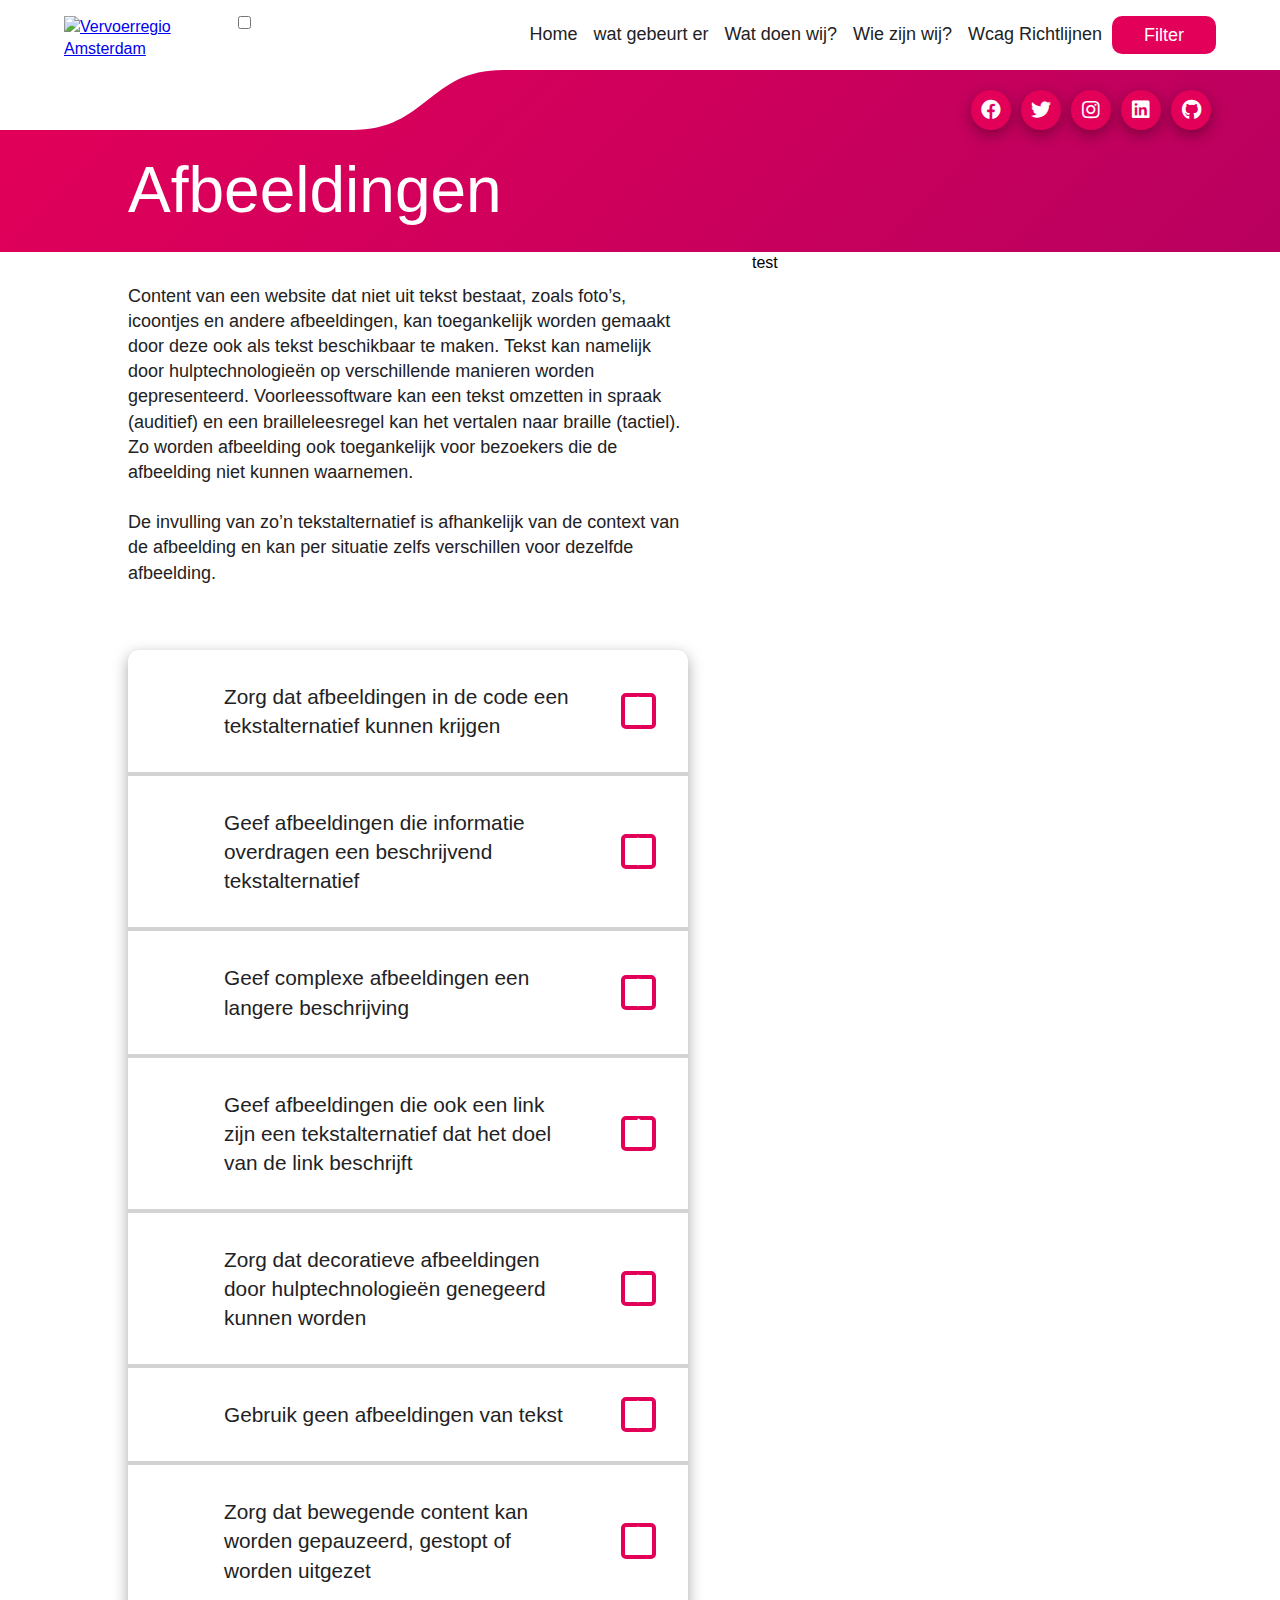
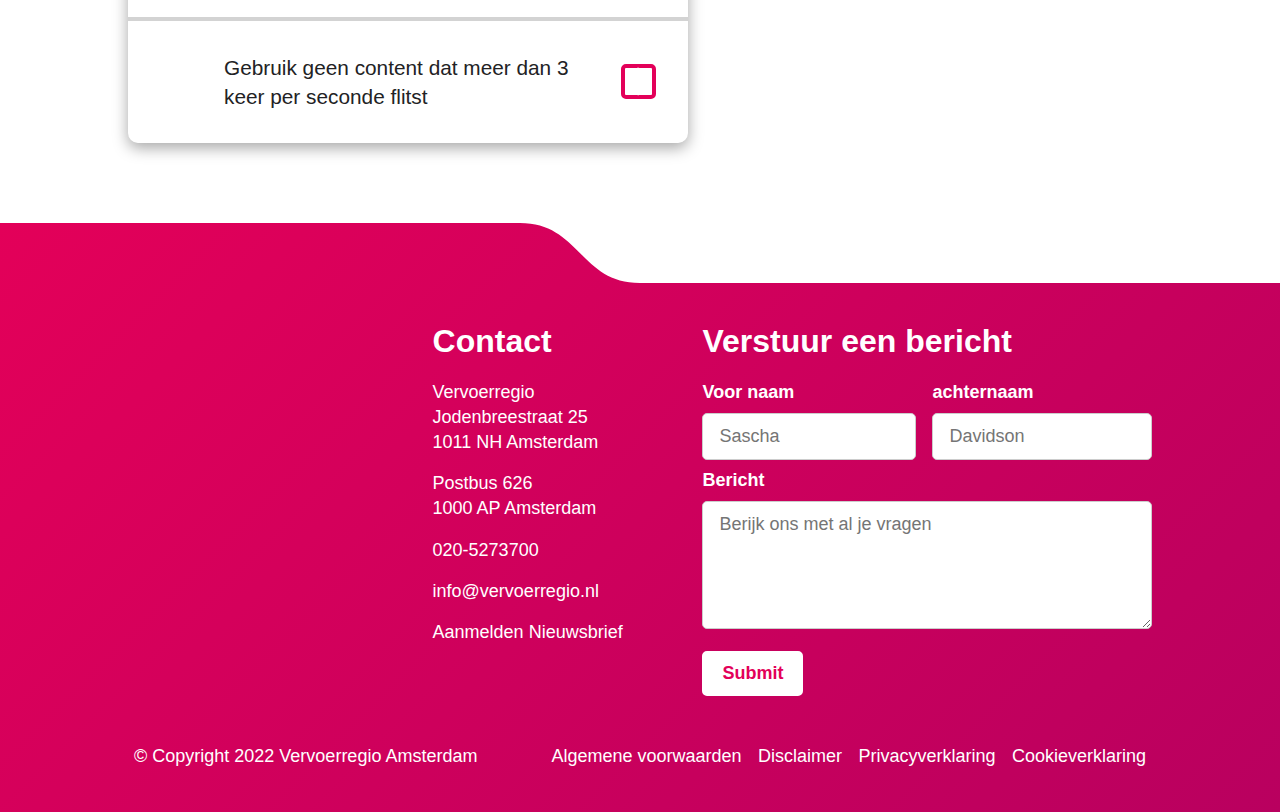
==== afbeeldingen.html @ 4ad727d9 "de zoveelste toepasing" ====
<!DOCTYPE html>
<html lang="NL" dir="ltr">
<!-- Sascha Davidson -->

<head>
  <meta charset="utf-8">
  <meta name="keywords" content="wcaw" />
  <meta name="description" content="all human accessible website" />
  <meta name="author" content="Sascha Davidson" />
  <meta name="viewport" content="width=device-width, initial-scale=1.0">
  <link rel="stylesheet" href="https://cdnjs.cloudflare.com/ajax/libs/font-awesome/5.15.3/css/all.min.css" />
  <script src="https://kit.fontawesome.com/b6f0c431c5.js" crossorigin="anonymous"></script>

  <link rel="stylesheet" href="styles/styles.css">
  <link rel="stylesheet" href="styles/prism.css">

  <title>afbeelding</title>
  <link rel="icon" type="image/png" href="assets/va-favicon.svg" />
</head>

<body>

  <header>
    <div class="site-header">
      <div class="site-identity">
        <a href="index.html">
          <img src="assets/vervoerregio-logo.svg" alt="Vervoerregio Amsterdam">
        </a>
      </div>

      <input type="checkbox" id="mode">

      <section id="burger" class="burger">
        <section>
          <p>menu</p>
        </section>
        <section>
          <div class="line1"></div>
          <div class="line2"></div>
          <div class="line3"></div>
        </section>
      </section>


      <nav>
        <ul class="main-nav">
          <li><a href="index.html">Home</a></li>
          <li><a href="#">wat gebeurt er</a></li>
          <li><a href="#">Wat doen wij?</a></li>
          <li><a href="#">Wie zijn wij?</a></li>
          <li><a href="#">Wcag Richtlijnen</a></li>
          <button id="filter">Filter</button>

        </ul>

      </nav>

    </div>

    <section class="vervoerregio-path-box">
      <div class="vervoerregio-path-box-devided">
        <section class="responsive-width"></section>
        <section class="logo-width"></section>
        <?xml version="1.0" encoding="UTF-8"?>
        <svg class="vervoerregio-path-curve" id="Laag_1" data-name="Laag 1" xmlns="http://www.w3.org/2000/svg"
          viewBox="0 0 990.38 392.17">
          <defs>

          </defs>
          <path class="cls-1" d="M0,392.17V0H990.38C495.19,0,495.19,392.17,0,392.17Z" />
        </svg>
      </div>



      <div id="socialmedia" class="socialmedias-button">

        <a href="https://www.facebook.com/vervoerregio" class="button">
          <div class="icon">
            <i class="fab fa-facebook"></i>
          </div>
          <span>Facebook</span>
        </a>


        <a href="https://www.twitter.com/vervoerregio" class="button">
          <div class="icon">
            <i class="fab fa-twitter"></i>
          </div>
          <span>Twitter</span>
        </a>

        <a href="https://www.facebook.com/vervoerregio" class="button">
          <div class="icon">
            <i class="fab fa-instagram"></i>
          </div>
          <span>Instagram</span>
        </a>

        <a href="#" class="button">
          <div class="icon">
            <i class="fab fa-linkedin"></i>
          </div>
          <span>Linkedin</span>
        </a>

        <a href="#" class="button">
          <div class="icon">
            <i class="fab fa-github"></i>
          </div>
          <span>Github</span>
        </a>
      </div>
    </section>

  </header>

  <div class="header-style-afbeeldingen">
    
    <section class="header-style-content">
      <section class="header-style-title">
        <h1>Afbeeldingen</h1>
      </section>
    </section>
  </div>

  <main>
    <section class="content-richtlinen">
      <div class="afbeelding-content">
        <section class="title-afbeeldingen">

          <p>
            Content van een website dat niet uit tekst bestaat, zoals foto’s, icoontjes en andere afbeeldingen, kan
            toegankelijk worden gemaakt door deze ook als tekst beschikbaar te maken. Tekst kan namelijk door
            hulptechnologieën op verschillende manieren worden gepresenteerd. Voorleessoftware kan een tekst omzetten in
            spraak (auditief) en een brailleleesregel kan het vertalen naar braille (tactiel). Zo worden afbeelding ook
            toegankelijk voor bezoekers die de afbeelding niet kunnen waarnemen.
            <br><br>
            De invulling van zo’n tekstalternatief is afhankelijk van de context van de afbeelding en kan per situatie
            zelfs verschillen voor dezelfde afbeelding.
          </p>
        </section>

        <div class="details-box-shadow">

          <details>
            <summary>
              <i class="fa-solid fa-caret-down"></i>
              <h3>Zorg dat afbeeldingen in de code een tekstalternatief kunnen krijgen</h3>
              <label><input type="checkbox">
                <i class="fa-solid fa-check"></i>
              </label>
            </summary>

            <section class="detail-list">
              <p>Alle afbeeldingen moeten een tekstalternatief hebben. Een tekstalternatief kan op verschillende
                manieren worden toegevoegd:</p>
              <h4>Tekstalternatief voor een <code>&lt;img&gt;</code>-element</h4>
              <p>Bij een <code>&lt;img&gt;</code>-element wordt een tekstalternatief gegeven met behulp van het
                <code>&lt;alt&gt;</code>-attribuut.
              </p>
              <p>In de code ziet dat er zo uit:</p>
              <script type="text/plain"
                class="language-html"><img decoding="async" src="hond.jpg" alt="Hond speelt met een bal"></script>

              <h4>Tekstalternatief voor een <code>&lt;svg&gt;</code>-element</h4>
              <p>Bij een <code>&lt;svg&gt;</code>-element wordt een tekstalternatief gegeven met behulp van het
                <code>&lt;title&gt;</code>-element in de svg. Gebruik ook aria-attribuut <code>&lt;role="img"&gt;</code>
                om ervoor te zorgen dat zo veel mogelijk
                ondersteunende technologieën het <code>&lt;svg&gt;</code>-element herkennen als een afbeelding.
              </p>
              <p>In de code ziet dat er zo uit:</p>
              <script type="text/plain" class="language-html"><svg role="img">
                  <title>Hond speelt met een bal</title>
                  ...
                </svg></script>

              <h4>Tekstalternatief voor afbeeldingen die is geplaatst met CSS</h4>
              <p>Aan een afbeelding die geplaatst is met CSS kan een tekstalternatief worden gegeven met een
                <code>&lt;aria-label.&gt;</code>
              </p>
              <p>In de code ziet dat er zo uit:</p>
              <script type="text/plain"
                class="language-html"><div id=”logo” aria-label=”Hond speelt met een bal”></div></script>

              <h4>Invulling van het Tekstalternatief</h4>
              <p>De invulling van een tekstalternatief wordt bepaald door de functie die een afbeelding heeft. In veel
                gevallen draagt een afbeelding informatie over. Beschrijf dan in het tekstalternatief wat er op de
                afbeelding te zien is. Bij een afbeelding die ook een link is, gaat het juist om het beschrijven waar de
                link naar toe verwijst. Als een afbeelding geen informatie aan de pagina toevoegt, dan is het beter om
                het helemaal geen tekstalternatief te geven zodat het kan worden genegeerd door hulptechnologieën.</p>


              <a href="#"><button class="detail-button">Bekijk een voorbeeld website</button></a>
            </section>
          </details>

          <details>
            <summary>
              <i class="fa-solid fa-caret-down"></i>
              <h3>Geef afbeeldingen die informatie overdragen een beschrijvend tekstalternatief</h3>
              <label><input type="checkbox">
                <i class="fa-solid fa-check"></i>
              </label>
            </summary>

            <section class="detail-list">
              <p>Afbeeldingen die informatie overbrengen zijn noodzakelijk voor het begrijpen van de tekst. De
                afbeeldingen voegen extra informatie toe aan de pagina. Deze afbeeldingen moeten een tekstalternatief
                hebben dat nauwkeurig beschrijft wat er op de afbeelding te zien is. De invulling is afhankelijk van de
                context en kan per situatie afwijkend zijn voor dezelfde afbeelding.</p>
              <p>In een CMS kan een tekstalternatief doorgaans worden toegevoegd in de mediatheek.</p>
              <p>In de code ziet dat er zo uit:</p>
              <script type="text/plain"
                class="language-html"><img decoding="async" src="poes.jpg" alt="Witte poes speelt met een rode bal"></script>
              <p>Het tekstalternatief moet een goede vervanging kunnen zijn voor een afbeelding. Bedenk bij het
                schrijven van het tekstalternatief altijd wat de bedoeling is van de afbeelding. Houd een
                tekstalternatief altijd nuttig en beknopt.</p>
            </section>
          </details>

          <details>
            <summary>
              <i class="fa-solid fa-caret-down"></i>
              <h3>Geef complexe afbeeldingen een langere beschrijving</h3>
              <label><input type="checkbox">
                <i class="fa-solid fa-check"></i>
              </label>
            </summary>

            <section class="detail-list">
              <img class="img-detail-list" src="assets/1.1.1-Niet-tekstuele-content.png" alt="test">
              <p>Alle niet-tekstuele content die aan de gebruiker wordt gepresenteerd, heeft een tekstalternatief dat
                een
                gelijkwaardig doel dient, behalve voor de hierna vermelde situaties.</p>
              <ul>
                <li>Bedieningselementen, invoer: Als niet-tekstuele content een bedieningselement is of gebruikersinvoer
                  accepteert, dan heeft deze een naam die het doel ervan beschrijft. (We verwijzen naar succescriterium
                  4.1.2 voor aanvullende eisen ten aanzien van bedieningselementen en content die gebruikersinvoer
                  accepteren.)</li>
                <li>Op tijd gebaseerde media: Als niet-tekstuele content op tijd gebaseerde media is, dan leveren
                  tekstalternatieven ten minste een beschrijving van de niet-tekstuele content. (We verwijzen naar
                  Richtlijn
                  1.2 voor aanvullende eisen ten aanzien van media.)</li>
                <li>Test: Als niet-tekstuele content een test of oefening is die, als ze door middel van tekst
                  gepresenteerd
                  wordt onjuist zou zijn, dan leveren tekstalternatieven ten minste een beschrijving van de
                  niet-tekstuele
                  content.</li>
                <li>Zintuiglijk: Als niet-tekstuele content primair is bedoeld om een specifieke zintuiglijke ervaring
                  te
                  creëren, dan leveren tekstalternatieven ten minste een beschrijving van de niet-tekstuele content.
                </li>
                <li>CAPTCHA: Als het doel van niet-tekstuele content is om te bevestigen dat content wordt gebruikt door
                  een
                  persoon in plaats van een computer, dan worden tekstalternatieven geleverd die het doel van de
                  niet-tekstuele content identificeren en beschrijven. En er worden alternatieve vormen van CAPTCHA
                  aangeboden gebruikmakend van uitvoermodes voor verschillende soorten van zintuiglijke perceptie om
                  tegemoet te komen aan verschillende functiebeperkingen.</li>
                <li>Decoratie, opmaak, onzichtbaar: Als niet-tekstuele content puur decoratief is, slechts voor visuele
                  opmaak wordt gebruikt, of niet aan gebruikers wordt gerepresenteerd, dan wordt het op zo’n manier
                  geïmplementeerd dat het genegeerd kan worden door hulptechnologie.</li>
              </ul>
              <a href="#"><button class="detail-button">Bekijk een voorbeeld website</button></a>
              <!--<a href="https://www.w3.org/WAI/WCAG21/Understanding/non-text-content.html"><button
              class="detail-button">Niet-tekstuele content begrijpen </button></a>
          <a href="https://www.w3.org/WAI/WCAG21/quickref/?showtechniques=231%2C111#non-text-content"><button
              class="detail-button">Hoe te voldoen aan Niet-tekstuele content </button></a>-->
            </section>
          </details>

          <details>
            <summary>
              <i class="fa-solid fa-caret-down"></i>
              <h3>Geef afbeeldingen die ook een link zijn een tekstalternatief dat het doel van de link beschrijft</h3>
              <label><input type="checkbox">
                <i class="fa-solid fa-check"></i>
              </label>
            </summary>

            <section class="detail-list">
              <img class="img-detail-list" src="assets/1.1.1-Niet-tekstuele-content.png" alt="test">
              <p>Alle niet-tekstuele content die aan de gebruiker wordt gepresenteerd, heeft een tekstalternatief dat
                een
                gelijkwaardig doel dient, behalve voor de hierna vermelde situaties.</p>
              <ul>
                <li>Bedieningselementen, invoer: Als niet-tekstuele content een bedieningselement is of gebruikersinvoer
                  accepteert, dan heeft deze een naam die het doel ervan beschrijft. (We verwijzen naar succescriterium
                  4.1.2 voor aanvullende eisen ten aanzien van bedieningselementen en content die gebruikersinvoer
                  accepteren.)</li>
                <li>Op tijd gebaseerde media: Als niet-tekstuele content op tijd gebaseerde media is, dan leveren
                  tekstalternatieven ten minste een beschrijving van de niet-tekstuele content. (We verwijzen naar
                  Richtlijn
                  1.2 voor aanvullende eisen ten aanzien van media.)</li>
                <li>Test: Als niet-tekstuele content een test of oefening is die, als ze door middel van tekst
                  gepresenteerd
                  wordt onjuist zou zijn, dan leveren tekstalternatieven ten minste een beschrijving van de
                  niet-tekstuele
                  content.</li>
                <li>Zintuiglijk: Als niet-tekstuele content primair is bedoeld om een specifieke zintuiglijke ervaring
                  te
                  creëren, dan leveren tekstalternatieven ten minste een beschrijving van de niet-tekstuele content.
                </li>
                <li>CAPTCHA: Als het doel van niet-tekstuele content is om te bevestigen dat content wordt gebruikt door
                  een
                  persoon in plaats van een computer, dan worden tekstalternatieven geleverd die het doel van de
                  niet-tekstuele content identificeren en beschrijven. En er worden alternatieve vormen van CAPTCHA
                  aangeboden gebruikmakend van uitvoermodes voor verschillende soorten van zintuiglijke perceptie om
                  tegemoet te komen aan verschillende functiebeperkingen.</li>
                <li>Decoratie, opmaak, onzichtbaar: Als niet-tekstuele content puur decoratief is, slechts voor visuele
                  opmaak wordt gebruikt, of niet aan gebruikers wordt gerepresenteerd, dan wordt het op zo’n manier
                  geïmplementeerd dat het genegeerd kan worden door hulptechnologie.</li>
              </ul>
              <a href="#"><button class="detail-button">Bekijk een voorbeeld website</button></a>
              <!--<a href="https://www.w3.org/WAI/WCAG21/Understanding/non-text-content.html"><button
              class="detail-button">Niet-tekstuele content begrijpen </button></a>
          <a href="https://www.w3.org/WAI/WCAG21/quickref/?showtechniques=231%2C111#non-text-content"><button
              class="detail-button">Hoe te voldoen aan Niet-tekstuele content </button></a>-->
            </section>
          </details>

          <details>
            <summary>
              <i class="fa-solid fa-caret-down"></i>
              <h3>Zorg dat decoratieve afbeeldingen door hulptechnologieën genegeerd kunnen worden</h3>
              <label><input type="checkbox">
                <i class="fa-solid fa-check"></i>
              </label>
            </summary>

            <section class="detail-list">
              <img class="img-detail-list" src="assets/1.1.1-Niet-tekstuele-content.png" alt="test">
              <p>Alle niet-tekstuele content die aan de gebruiker wordt gepresenteerd, heeft een tekstalternatief dat
                een
                gelijkwaardig doel dient, behalve voor de hierna vermelde situaties.</p>
              <ul>
                <li>Bedieningselementen, invoer: Als niet-tekstuele content een bedieningselement is of gebruikersinvoer
                  accepteert, dan heeft deze een naam die het doel ervan beschrijft. (We verwijzen naar succescriterium
                  4.1.2 voor aanvullende eisen ten aanzien van bedieningselementen en content die gebruikersinvoer
                  accepteren.)</li>
                <li>Op tijd gebaseerde media: Als niet-tekstuele content op tijd gebaseerde media is, dan leveren
                  tekstalternatieven ten minste een beschrijving van de niet-tekstuele content. (We verwijzen naar
                  Richtlijn
                  1.2 voor aanvullende eisen ten aanzien van media.)</li>
                <li>Test: Als niet-tekstuele content een test of oefening is die, als ze door middel van tekst
                  gepresenteerd
                  wordt onjuist zou zijn, dan leveren tekstalternatieven ten minste een beschrijving van de
                  niet-tekstuele
                  content.</li>
                <li>Zintuiglijk: Als niet-tekstuele content primair is bedoeld om een specifieke zintuiglijke ervaring
                  te
                  creëren, dan leveren tekstalternatieven ten minste een beschrijving van de niet-tekstuele content.
                </li>
                <li>CAPTCHA: Als het doel van niet-tekstuele content is om te bevestigen dat content wordt gebruikt door
                  een
                  persoon in plaats van een computer, dan worden tekstalternatieven geleverd die het doel van de
                  niet-tekstuele content identificeren en beschrijven. En er worden alternatieve vormen van CAPTCHA
                  aangeboden gebruikmakend van uitvoermodes voor verschillende soorten van zintuiglijke perceptie om
                  tegemoet te komen aan verschillende functiebeperkingen.</li>
                <li>Decoratie, opmaak, onzichtbaar: Als niet-tekstuele content puur decoratief is, slechts voor visuele
                  opmaak wordt gebruikt, of niet aan gebruikers wordt gerepresenteerd, dan wordt het op zo’n manier
                  geïmplementeerd dat het genegeerd kan worden door hulptechnologie.</li>
              </ul>
              <a href="#"><button class="detail-button">Bekijk een voorbeeld website</button></a>
              <!--<a href="https://www.w3.org/WAI/WCAG21/Understanding/non-text-content.html"><button
              class="detail-button">Niet-tekstuele content begrijpen </button></a>
          <a href="https://www.w3.org/WAI/WCAG21/quickref/?showtechniques=231%2C111#non-text-content"><button
              class="detail-button">Hoe te voldoen aan Niet-tekstuele content </button></a>-->
            </section>
          </details>

          <details>
            <summary>
              <i class="fa-solid fa-caret-down"></i>
              <h3>Gebruik geen afbeeldingen van tekst</h3>
              <label><input type="checkbox">
                <i class="fa-solid fa-check"></i>
              </label>
            </summary>

            <section class="detail-list">
              <img class="img-detail-list" src="assets/1.1.1-Niet-tekstuele-content.png" alt="test">
              <p>Alle niet-tekstuele content die aan de gebruiker wordt gepresenteerd, heeft een tekstalternatief dat
                een
                gelijkwaardig doel dient, behalve voor de hierna vermelde situaties.</p>
              <ul>
                <li>Bedieningselementen, invoer: Als niet-tekstuele content een bedieningselement is of gebruikersinvoer
                  accepteert, dan heeft deze een naam die het doel ervan beschrijft. (We verwijzen naar succescriterium
                  4.1.2 voor aanvullende eisen ten aanzien van bedieningselementen en content die gebruikersinvoer
                  accepteren.)</li>
                <li>Op tijd gebaseerde media: Als niet-tekstuele content op tijd gebaseerde media is, dan leveren
                  tekstalternatieven ten minste een beschrijving van de niet-tekstuele content. (We verwijzen naar
                  Richtlijn
                  1.2 voor aanvullende eisen ten aanzien van media.)</li>
                <li>Test: Als niet-tekstuele content een test of oefening is die, als ze door middel van tekst
                  gepresenteerd
                  wordt onjuist zou zijn, dan leveren tekstalternatieven ten minste een beschrijving van de
                  niet-tekstuele
                  content.</li>
                <li>Zintuiglijk: Als niet-tekstuele content primair is bedoeld om een specifieke zintuiglijke ervaring
                  te
                  creëren, dan leveren tekstalternatieven ten minste een beschrijving van de niet-tekstuele content.
                </li>
                <li>CAPTCHA: Als het doel van niet-tekstuele content is om te bevestigen dat content wordt gebruikt door
                  een
                  persoon in plaats van een computer, dan worden tekstalternatieven geleverd die het doel van de
                  niet-tekstuele content identificeren en beschrijven. En er worden alternatieve vormen van CAPTCHA
                  aangeboden gebruikmakend van uitvoermodes voor verschillende soorten van zintuiglijke perceptie om
                  tegemoet te komen aan verschillende functiebeperkingen.</li>
                <li>Decoratie, opmaak, onzichtbaar: Als niet-tekstuele content puur decoratief is, slechts voor visuele
                  opmaak wordt gebruikt, of niet aan gebruikers wordt gerepresenteerd, dan wordt het op zo’n manier
                  geïmplementeerd dat het genegeerd kan worden door hulptechnologie.</li>
              </ul>
              <a href="#"><button class="detail-button">Bekijk een voorbeeld website</button></a>
              <!--<a href="https://www.w3.org/WAI/WCAG21/Understanding/non-text-content.html"><button
              class="detail-button">Niet-tekstuele content begrijpen </button></a>
          <a href="https://www.w3.org/WAI/WCAG21/quickref/?showtechniques=231%2C111#non-text-content"><button
              class="detail-button">Hoe te voldoen aan Niet-tekstuele content </button></a>-->
            </section>
          </details>

          <details>
            <summary>
              <i class="fa-solid fa-caret-down"></i>
              <h3>Zorg dat bewegende content kan worden gepauzeerd, gestopt of worden uitgezet</h3>
              <label><input type="checkbox">
                <i class="fa-solid fa-check"></i>
              </label>
            </summary>

            <section class="detail-list">
              <img class="img-detail-list" src="assets/1.1.1-Niet-tekstuele-content.png" alt="test">
              <p>Alle niet-tekstuele content die aan de gebruiker wordt gepresenteerd, heeft een tekstalternatief dat
                een
                gelijkwaardig doel dient, behalve voor de hierna vermelde situaties.</p>
              <ul>
                <li>Bedieningselementen, invoer: Als niet-tekstuele content een bedieningselement is of gebruikersinvoer
                  accepteert, dan heeft deze een naam die het doel ervan beschrijft. (We verwijzen naar succescriterium
                  4.1.2 voor aanvullende eisen ten aanzien van bedieningselementen en content die gebruikersinvoer
                  accepteren.)</li>
                <li>Op tijd gebaseerde media: Als niet-tekstuele content op tijd gebaseerde media is, dan leveren
                  tekstalternatieven ten minste een beschrijving van de niet-tekstuele content. (We verwijzen naar
                  Richtlijn
                  1.2 voor aanvullende eisen ten aanzien van media.)</li>
                <li>Test: Als niet-tekstuele content een test of oefening is die, als ze door middel van tekst
                  gepresenteerd
                  wordt onjuist zou zijn, dan leveren tekstalternatieven ten minste een beschrijving van de
                  niet-tekstuele
                  content.</li>
                <li>Zintuiglijk: Als niet-tekstuele content primair is bedoeld om een specifieke zintuiglijke ervaring
                  te
                  creëren, dan leveren tekstalternatieven ten minste een beschrijving van de niet-tekstuele content.
                </li>
                <li>CAPTCHA: Als het doel van niet-tekstuele content is om te bevestigen dat content wordt gebruikt door
                  een
                  persoon in plaats van een computer, dan worden tekstalternatieven geleverd die het doel van de
                  niet-tekstuele content identificeren en beschrijven. En er worden alternatieve vormen van CAPTCHA
                  aangeboden gebruikmakend van uitvoermodes voor verschillende soorten van zintuiglijke perceptie om
                  tegemoet te komen aan verschillende functiebeperkingen.</li>
                <li>Decoratie, opmaak, onzichtbaar: Als niet-tekstuele content puur decoratief is, slechts voor visuele
                  opmaak wordt gebruikt, of niet aan gebruikers wordt gerepresenteerd, dan wordt het op zo’n manier
                  geïmplementeerd dat het genegeerd kan worden door hulptechnologie.</li>
              </ul>
              <a href="#"><button class="detail-button">Bekijk een voorbeeld website</button></a>
              <!--<a href="https://www.w3.org/WAI/WCAG21/Understanding/non-text-content.html"><button
              class="detail-button">Niet-tekstuele content begrijpen </button></a>
          <a href="https://www.w3.org/WAI/WCAG21/quickref/?showtechniques=231%2C111#non-text-content"><button
              class="detail-button">Hoe te voldoen aan Niet-tekstuele content </button></a>-->
            </section>
          </details>

          <details>
            <summary>
              <i class="fa-solid fa-caret-down"></i>
              <h3>Gebruik geen content dat meer dan 3 keer per seconde flitst</h3>
              <label><input type="checkbox">
                <i class="fa-solid fa-check"></i>
              </label>
            </summary>

            <section class="detail-list">
              <img class="img-detail-list" src="assets/1.1.1-Niet-tekstuele-content.png" alt="test">
              <p>Alle niet-tekstuele content die aan de gebruiker wordt gepresenteerd, heeft een tekstalternatief dat
                een
                gelijkwaardig doel dient, behalve voor de hierna vermelde situaties.</p>
              <ul>
                <li>Bedieningselementen, invoer: Als niet-tekstuele content een bedieningselement is of gebruikersinvoer
                  accepteert, dan heeft deze een naam die het doel ervan beschrijft. (We verwijzen naar succescriterium
                  4.1.2 voor aanvullende eisen ten aanzien van bedieningselementen en content die gebruikersinvoer
                  accepteren.)</li>
                <li>Op tijd gebaseerde media: Als niet-tekstuele content op tijd gebaseerde media is, dan leveren
                  tekstalternatieven ten minste een beschrijving van de niet-tekstuele content. (We verwijzen naar
                  Richtlijn
                  1.2 voor aanvullende eisen ten aanzien van media.)</li>
                <li>Test: Als niet-tekstuele content een test of oefening is die, als ze door middel van tekst
                  gepresenteerd
                  wordt onjuist zou zijn, dan leveren tekstalternatieven ten minste een beschrijving van de
                  niet-tekstuele
                  content.</li>
                <li>Zintuiglijk: Als niet-tekstuele content primair is bedoeld om een specifieke zintuiglijke ervaring
                  te
                  creëren, dan leveren tekstalternatieven ten minste een beschrijving van de niet-tekstuele content.
                </li>
                <li>CAPTCHA: Als het doel van niet-tekstuele content is om te bevestigen dat content wordt gebruikt door
                  een
                  persoon in plaats van een computer, dan worden tekstalternatieven geleverd die het doel van de
                  niet-tekstuele content identificeren en beschrijven. En er worden alternatieve vormen van CAPTCHA
                  aangeboden gebruikmakend van uitvoermodes voor verschillende soorten van zintuiglijke perceptie om
                  tegemoet te komen aan verschillende functiebeperkingen.</li>
                <li>Decoratie, opmaak, onzichtbaar: Als niet-tekstuele content puur decoratief is, slechts voor visuele
                  opmaak wordt gebruikt, of niet aan gebruikers wordt gerepresenteerd, dan wordt het op zo’n manier
                  geïmplementeerd dat het genegeerd kan worden door hulptechnologie.</li>
              </ul>
              <a href="#"><button class="detail-button">Bekijk een voorbeeld website</button></a>
              <!--<a href="https://www.w3.org/WAI/WCAG21/Understanding/non-text-content.html"><button
              class="detail-button">Niet-tekstuele content begrijpen </button></a>
          <a href="https://www.w3.org/WAI/WCAG21/quickref/?showtechniques=231%2C111#non-text-content"><button
              class="detail-button">Hoe te voldoen aan Niet-tekstuele content </button></a>-->
            </section>
          </details>
        </div>
      </div>

      <div class="progresion">test</div>
      </details>


  </main>

  <footer>
    <section class="vervoerregio-path-box-footer">
      <div class="vervoerregio-path-footer">
        <?xml version="1.0" encoding="UTF-8"?>
        <svg id="Laag_1" data-name="Laag 1" xmlns="http://www.w3.org/2000/svg" viewBox="0 0 4 2">
          <path d="M4,0H0c2,0,2,2,4,2" />
        </svg>
      </div>
      <div class="width-footer"></div>
      <div class="responsive-width-footer"></div>
    </section>
    <Section class="footer-content">
      <div class="regio-logo"> <img src="assets/illustraties/vervoerregio's.svg" alt=""> </div>
      <div class="contact">
        <div>
          <h4>Contact</h4>
          <ul class="ul-footer">
            <li>Vervoerregio<br> Jodenbreestraat 25<br> 1011 NH Amsterdam</li>
            <li>Postbus 626<br> 1000 AP Amsterdam</li>
            <li>020-5273700</li>
            <li>info@vervoerregio.nl</li>
            <li>Aanmelden Nieuwsbrief</li>
          </ul>
        </div>
      </div>
      <div class="footer-bericht">
        <h4>Verstuur een bericht</h4>
        <form action="/action_page.php">
          <div class="footer-naam-form">
            <label>Voor naam<input type="text" id="fname" name="firstname" placeholder="Sascha"></label>
            <label>achternaam<input type="text" id="lname" name="lastname" placeholder="Davidson"></label>
          </div>
          <label>Bericht</label><textarea placeholder="Berijk ons met al je vragen"></textarea>
          <input type="submit" value="Submit">
        </form>
      </div>
    </Section>
    <section class="sub-footer">
      <p>© Copyright 2022 Vervoerregio Amsterdam</p>
      <ul>
        <li><a href="#"> Algemene voorwaarden</a></li>
        <li><a href="#"> Disclaimer</a></li>
        <li><a href="#"> Privacyverklaring</a></li>
        <li><a href="#"> Cookieverklaring</a></li>
      </ul>
    </section>
  </footer>


  <script src="scripts/script.js" charset="utf-8"></script>
  <script src="scripts/prism.js"></script>

</body>

</html>
---- styles/styles.css ----
@import url("https://fonts.googleapis.com/css2?family=Fira+Sans:ital,wght@0,100;0,200;0,300;0,400;0,500;0,600;0,700;0,800;0,900;1,100;1,200;1,300;1,400;1,500;1,600;1,700;1,800;1,900&display=swap");

/* HTML */

:root {
  --c-primary: #e30059;
  --c-secondary: #b9005f;

  --c-vervoerregio-yello: #ffd05f;
  --c-vervoerregio-light-blue: #45becd;
  --c-vervoerregio-green: #25ae93;
  --c-vervoerregio-blue: #606eb3;

  --c-background-light: #fff;
  --c-background-dark: #222224;

  --c-color-light: #fff;
  --c-color-dark: #222224;

  --c-background-light-2: #f5f5f5;
  --c-background-dark-2: #232422;

  --c-color-light-2: #f5f5f5;
  --c-color-dark-2: #232422;

  --c-background-light-solid: #fff;
  --c-background-dark-solid: #222224;

  --c-color-light-solid: #fff;
  --c-color-dark-solid: #222224;

  --smal-gap: 1rem;
  --medium-gap: 2.5rem;
  --large-gap: 4rem;

  --b-radius-small: 5px;
  --b-radius-medium: 10px;
  --b-radius-large: 15px;
  --b-radius-rounded: 50px;

  --c-box-shadow-dark: 0px 5px 15px rgba(0, 0, 0, 0.35);
}

[data-theme="dark"] {
  --c-background-light: #222224;
  --c-background-dark: #fff;

  --c-color-light: #222224;
  --c-color-dark: #fff;

  --c-background-light-2: #232422;
  --c-background-dark-2: #f5f5f5;

  --c-color-light-2: #232422;
  --c-color-dark-2: #f5f5f5;

  --c-box-shadow-dark: 0px 0px 15px rgba(225, 225, 255, 0.35);
}

::-webkit-scrollbar {
  width: 12px;
  background-color: #f5f5f5;
}

::-webkit-scrollbar-track {
  -webkit-box-shadow: inset 0 0 6px rgba(0, 0, 0, 0.3);
  border-radius: 0px;
  background-color: var(--c-background-light-2);
  margin-block: -5px;
}

::-webkit-scrollbar-thumb {
  border-radius: var(--b-radius-medium);
  -webkit-box-shadow: inset 0 0 6px rgba(0, 0, 0, 0.3);
  background-color: #555;
}

* {
  margin: 0;
  padding: 0;
  box-sizing: border-box;
}

body,
html {
  overflow-x: hidden;
}

body {
  font-family: "fira-sans", sans-serif;
  max-width: 1920px;
  margin: 0 auto;
  line-height: 1.4;
  background-color: var(--c-color-light);

  position: relative;
}

h1 {
  /* font-size: 2rem; */
  font-size: clamp(2rem, 6vw, 4rem);

  font-weight: 400;
  display: inline-block;
  padding: 1rem 0;
}

strong {
  /* font-size: 2.5rem; */
  font-size: clamp(2.5rem, 8vw, 6rem);
  font-weight: 700;
}
h2 {
  /* font-size: 2rem; */
  font-size: clamp(2rem, 7vw, 3.5rem);
  font-weight: 400;
  color: var(--c-color-dark);
}

h3 {
  /* font-size: 1.3rem; */
  font-size: clamp(1.3rem, 3vw, 2.5rem);
  font-weight: 500;
  margin-bottom: 1rem;
  margin-top: 1rem;
}

h4 {
  /* font-size: 1.8rem; */
  font-size: clamp(1.5rem, 3vw, 2rem);
  font-weight: 600;
}

p {
  font-size: 1.125rem;
  color: var(--c-color-dark);
}

/* Header */

header {
  display: flex;
  flex-direction: column;
}

header .site-header {
  display: flex;
  align-items: center;
  justify-content: space-between;
  padding: 0.5rem 5%;
  flex-wrap: wrap;
  height: 60px;
  position: relative;
}

.site-identity {
  z-index: 999;
}

.site-identity img {
  width: 10rem;
  margin-top: 0rem;
}

@media screen and (min-width: 785px) {
  header .site-header {
    display: flex;
    justify-content: space-between;
    padding: 1rem 5%;
    flex-wrap: wrap;
    height: auto;
    position: relative;
    gap: 1rem;
  }

  .site-identity img {
    width: 15rem;
  }
}

@media screen and (min-width: 1190px) {
  header .site-header {
    display: flex;
    align-items: flex-start;
    justify-content: space-between;
    padding: 1rem 5%;
    flex-wrap: nowrap;
    height: 70px;
    position: relative;
    gap: none;
  }

  .site-identity img {
    width: 20rem;
  }
}

/* burger*/

.burger,
.mobile-nav {
  display: none;
}

@media screen and (max-width: 785px) {
  .burger {
    display: flex;
    align-items: center;
    gap: 0;
    z-index: 2;
  }

  .burger div {
    width: 25px;
    height: 3px;
    background-color: var(--c-background-dark);
    margin: 5px;
    border-radius: var(--b-radius-rounded);
    transition: all 0.3s ease;
  }

  .burger section {
    padding: 0.5rem 0.25rem;
    cursor: pointer;
  }

  .burger-toggle .line1 {
    transform: rotate(-45deg) translate(-5px, 6px);
  }

  .burger-toggle .line2 {
    opacity: 0;
    transition: all 0.2s ease-in-out;
  }

  .burger-toggle .line3 {
    transform: rotate(45deg) translate(-5px, -6px);
  }

  .mobile-nav ul li {
    list-style-type: none;
  }

  .mobile-nav ul li a {
    color: var(--c-color-light-solid);
    text-decoration: none;
    font-size: 1.125rem;
    display: block;
    transition: all 0.3s ease-in-out;
    padding: 0.3rem 6px;
    margin: 0.7rem 0;
  }

  .mobile-nav ul li a:hover,
  .mobile-nav ul li a:focus {
    color: var(--c-primary);
    font-weight: 500;
  }

  .mobile-nav .social-media-mobile {
    display: flex;
    justify-content: space-between;
    align-items: flex-end;
    height: 100%;
  }

  @keyframes navlinkfade {
    from {
      opacity: 0;
    }

    to {
      opacity: 1;
    }
  }

  .toggle .line1 {
    transform: rotate(-45deg) translate(-5px, 6px);
  }

  .toggle .line2 {
    opacity: 0;
  }

  .toggle .line3 {
    transform: rotate(45deg) translate(-5px, -6px);
  }
}

/* nev bar */

header nav {
  display: flex;
  flex-direction: column;
  position: absolute;
  top: 60px;
  right: 0;
  height: calc(100svh - 60px - 5rem);
  max-height: calc(1080px - 5rem);
  width: 80vw;
  padding: 4rem 2rem;
  z-index: 5;
  transform: translateX(100%);
  transition: transform 0.3s ease-in;
  background: rgba(0, 0, 0, 0.8);
  max-width: 400px;
}

header .main-nav {
  list-style: none;
  display: flex;
  flex-direction: column;
  justify-content: space-between;
}

header nav .main-nav li {
  display: flex;
  flex-direction: row;
  align-items: center;
}

header nav .main-nav li a {
  text-decoration: none;
  font-size: 1.125rem;
  display: inline-block;
  transition: all 0.3s ease-in-out;
  padding: 0.2rem 6px;
  margin: 0.7rem 0;
  width: 100%;
  color: var(--c-color-light-solid);
}

nav button {
  font-size: 1.125rem;
  transition: all 0.3s ease-in-out;
  padding: 0 2rem;
  border-radius: var(--b-radius-medium);
  border: none;
  height: calc(70px - 2rem);
  color: var(--c-color-light-solid);
  background-color: var(--c-primary);
  margin: 0.7rem 0;
}

@media screen and (min-width: 785px) {
  header nav {
    display: flex;
    flex-direction: row;
    width: 100%;
    padding: 0;
    margin: 0;
    top: 0;
    transform: none;

    background: none;
    position: relative;
    height: auto;

    max-width: none;
  }

  header .main-nav {
    list-style: none;
    display: flex;
    flex-direction: row;
    justify-content: space-between;
    align-items: center;
    gap: 4px;
    margin: 0;
    width: 100%;
  }

  header nav .main-nav li {
    display: flex;
    flex-direction: row;
    align-items: center;
  }

  header nav .main-nav li a {
    color: var(--c-color-dark);
    text-decoration: none;
    font-size: 1.125rem;
    display: inline-block;
    transition: all 0.3s ease-in-out;
    padding: 0.2rem 6px;
    margin: 0;
    width: auto;
  }

  header nav .main-nav li a:hover,
  header nav .main-nav li a:focus {
    color: var(--c-primary);
    font-weight: 500;
  }

  header .nav-button {
    display: none;
  }

  nav button {
    margin: auto 0;
  }
}

@media screen and (min-width: 1190px) {
  header .main-nav {
    list-style: none;
    display: flex;
    flex-direction: row;
    justify-content: flex-end;
    margin: 0;
  }
}

/* hoofd img */

.header-style {
  width: 100%;
  height: calc(100svh - 60px);
  position: relative;
  z-index: 1;
  max-height: 1080px;
  background-image: linear-gradient(rgba(0, 0, 0, 0.3), rgba(0, 0, 0, 0.7)),
    url("../assets/vervoerregio-amsterdam-header.jpg");
  background-color: #cccccc;
  background-repeat: no-repeat;
  background-position: center;
  background-size: cover;
  color: var(--c-color-light-solid);
  overflow: hidden;
  margin-top: -40px;
  min-height: 450px;
}


.header-style-2 {
  width: 100%;

  position: relative;
  z-index: 1;
  max-height: 1080px;
  background-image: linear-gradient(rgba(0, 0, 0, 0.3), rgba(0, 0, 0, 0.7)),
    url("../assets/vervoerregio-amsterdam-header.jpg");
  background-color: #cccccc;
  background-repeat: no-repeat;
  background-position: center;
  background-size: cover;
  color: var(--c-color-light-solid);
  overflow: hidden;
  margin-top: -40px;
}

.header-style-afbeeldingen {
  width: 100%;
  height: 100%;
  position: relative;
  z-index: 1;
  color: var(--c-color-light-solid);
  background: var(--c-primary);
  background: linear-gradient(
    315deg,
    var(--c-secondary) 0%,
    var(--c-primary) 100%
  );
}

/* volgende drie zijn de curve van huistyle*/
.vervoerregio-path-box {
  width: 100%;
  height: auto;
  max-height: 1080px;
  display: flex;
  left: 0;
}

.vervoerregio-path-box-devided {
  display: flex;
  flex-direction: row;
  width: inherit;
  height: 40px;
  z-index: 7;
}

.responsive-width {
  width: 5%;
  height: 40px;
  background-color: var(--c-background-light);
}

.logo-width {
  width: 10rem;
  height: 40px;
  background-color: var(--c-background-light);
}

.vervoerregio-path-box svg {
  fill: var(--c-background-light);
  height: 100%;
}

.header-style-content {
  padding: 0rem 5%;
  padding-top: 40px;
  width: 100%;
  height: calc(100% - 9rem);
}

.header-style-content-2 {
  padding: 0rem 5%;
  padding-top: 60px;
  padding-bottom: 9rem;
  width: 100%;
  
}

.header-style-content p {
  color: var(--c-color-light-solid);
}

.header-style .header-style-title {
  width: 100%;
  max-width: 800px;
  min-height: 200px;
  height: 100%;

  display: flex;
  flex-direction: column;
  justify-content: center;
}

.header-style-image {
  display: none;
}

.header-style-image img {
  width: auto;
  height: inherit;
  max-height: inherit;
  min-height: 450px;
}

.bottom-bar {
  width: 100%;
  z-index: 2;
  bottom: 0;
  position: absolute;
}

.bottom-bar-verloop {
  width: 100%;
  height: 3rem;
  background: rgb(185, 0, 95);
  background: linear-gradient(
    90deg,
    rgba(185, 0, 95, 1) 0%,
    rgba(227, 0, 89, 0) 100%
  );
}

.bottom-bar-box {
  width: 100%;
  height: 5rem;
  background: rgb(185, 0, 95);
  background: linear-gradient(
    90deg,
    rgba(185, 0, 95, 1) 0%,
    rgba(227, 0, 89, 1) 100%
  );
}

.header-style button {
  font-size: 1.125rem;
  transition: all 0.3s ease-in-out;
  padding: 0 2rem;
  border-radius: var(--b-radius-medium);
  border: none;
  height: calc(70px - 2rem);
  color: var(--c-color-light-solid);
  background-color: var(--c-primary);
  margin: 2rem 0;
  width: 13rem;
}

@media screen and (min-width: 785px) {

  .header-style-content,
  .header-style-content-2{
    padding: 0rem 10%;
    padding-top: 60px;
    padding-bottom: 0;

  }

  .vervoerregio-path-box {
    width: 100%;
    height: auto;
    max-height: 1080px;
    display: flex;
    align-items: flex-end;
    left: 0;
    z-index: 5;
  }

  .vervoerregio-path-box-devided {
    position: absolute;
    display: flex;
    flex-direction: row;
    width: inherit;
    height: 60px;
  }

  .vervoerregio-path-box svg,
  .responsive-width,
  .logo-width {
    height: 100%;
  }

  .header-style,
  .header-style-2,
  .header-style-afbeeldingen {
    margin-top: -60px;
  }

  .header-style {
    height: calc(100svh - 120px);
    min-height: 650px;
  }

  .header-style .header-style-title {
    height: 100%;
  }

  .bottom-bar-box {
    height: 6rem;
  }

  .vervoerregio-path-box {
    height: 60px;
  }

  .logo-width {
    width: 13rem;
  }

  .header-style-content {
    padding-top: 60px;
  }
}

@media screen and (min-width: 1190px) {
  .header-style,
  .header-style-afbeeldingen {
    margin-top: -2.5rem;
    margin-top: -60px;
  }

  .header-style {
    height: calc(100vh - 70px);
  }

  .logo-width {
    width: 18rem;
  }

  .header-style-content {
    display: flex;
    justify-content: space-between;
    gap: var(--large-gap);
  }

  .header-style-image {
    display: block;
    height: calc(100% + 3rem);
    padding-top: 3rem;
    width: auto;
  }
}

/* social media */

.socialmedias-button {
  display: flex;
  align-items: flex-end;
  height: calc(100svh - 60px);
  z-index: 4;
  position: absolute;
  width: 80vw;
  right: 0;
  transform: translateX(100%);
  transition: transform 0.3s ease-in;
  max-height: 1080px;
  max-width: 400px;
}

.open-menu {
  transform: translateX(0);
}

.socialmedias-button span {
  display: none;
}

.button {
  display: flex;
  align-items: center;
  margin: 0;
  height: 5rem;
  width: 100%;
  overflow: hidden;
  background: var(--c-background-light-solid);
  cursor: pointer;
  box-shadow: var(--c-box-shadow-dark);
  transition: all 0.3s ease-out;
  z-index: 4;
  text-decoration: none;
}

.socialmedias-button .button .icon {
  display: inline-flex;
  height: 5rem;
  width: 100%;
  align-items: center;
  justify-content: center;
  transition: all 0.3s ease-out;
  color: white;
  font-size: 40px;
}

.socialmedias-button .button:nth-child(1) {
  background: #4267b2;
}

.socialmedias-button .button:nth-child(2) {
  background: #1da1f2;
}

.socialmedias-button .button:nth-child(3) {
  background: #e1306c;
}

.socialmedias-button .button:nth-child(4) {
  background: #0e76a8;
}

.socialmedias-button .button:nth-child(5) {
  background: #333;
}

@media screen and (min-width: 785px) {
  .socialmedias-button {
    display: flex;
    z-index: 10;
    width: auto;
    right: 5%;
    height: auto;
    transform: none;
    max-width: none;
  }

  .button {
    display: inline-block;
    margin: 0 5px;
    height: 40px;
    width: 40px;
    overflow: hidden;
    border-radius: var(--b-radius-rounded);
    cursor: pointer;
    box-shadow: var(--c-box-shadow-dark);
    transition: all 0.3s ease-out;
    background-color: var(--c-background-light-solid);
  }

  .socialmedias-button .button:nth-child(1),
  .socialmedias-button .button:nth-child(2),
  .socialmedias-button .button:nth-child(3),
  .socialmedias-button .button:nth-child(4),
  .socialmedias-button .button:nth-child(5) {
    background: var(--c-primary);
  }

  .socialmedias-button .button:hover,
  .socialmedias-button .button:focus {
    width: 160px;
    background-color: var(--c-background-light-solid);
  }

  .socialmedias-button .button .icon {
    display: inline-block;
    height: 40px;
    width: 40px;
    text-align: center;
    border-radius: var(--b-radius-rounded);
    box-sizing: border-box;
    line-height: 40px;
    transition: all 0.3s ease-out;
    font-size: 20px;
  }

  .socialmedias-button .button:nth-child(1):hover .icon,
  .socialmedias-button .button:nth-child(1):focus .icon {
    background: #4267b2;
  }

  .socialmedias-button .button:nth-child(2):hover .icon,
  .socialmedias-button .button:nth-child(2):focus .icon {
    background: #1da1f2;
  }

  .socialmedias-button .button:nth-child(3):hover .icon,
  .socialmedias-button .button:nth-child(3):focus .icon {
    background: #e1306c;
  }

  .socialmedias-button .button:nth-child(4):hover .icon,
  .socialmedias-button .button:nth-child(4):focus .icon {
    background: #0e76a8;
  }

  .socialmedias-button .button:nth-child(5):hover .icon,
  .socialmedias-button .button:nth-child(5):focus .icon {
    background: #333;
  }

  .socialmedias-button .button .icon i {
    font-size: 20px;
    line-height: 40px;
    transition: all 0.3s ease-out;
  }

  .socialmedias-button .button:hover .icon i,
  .socialmedias-button .button:focus .icon i {
    color: var(--c-background-light-solid);
  }

  .socialmedias-button .button span {
    font-size: 1.125rem;
    font-weight: 600;
    margin-left: 10px;
    transition: all 0.3s ease-out;
    display: inline-block;
  }

  .socialmedias-button .button:nth-child(1) span {
    color: #4267b2;
  }

  .socialmedias-button .button:nth-child(2) span {
    color: #1da1f2;
  }

  .socialmedias-button .button:nth-child(3) span {
    color: #e1306c;
  }

  .socialmedias-button .button:nth-child(4) span {
    color: #0e76a8;
  }

  .socialmedias-button .button:nth-child(5) span {
    color: #333;
  }

  .socialmedias-button .button {
    text-decoration: none;
    color: var(--c-primary);
  }
}

/* main */

main {
  margin: 0rem 5%;
  margin-top: 3rem;
}

.content-richtlinen {
  display: flex;
  justify-content: space-between;
  gap: var(--large-gap);
}

.progresion {
  width: 100%;
  max-width: 400px;
}

.title {
  padding: 2rem 0;
}

.informatie {
  display: flex;
  flex-wrap: wrap;
  gap: var(--medium-gap);
  padding-top: 2rem;
}

.informatie-box {
  width: 100%;
  color: var(--c-color-dark);
  background-color: var(--c-background-light-2);
  text-decoration: none;
  padding: 1rem 2rem;
  box-shadow: var(--c-box-shadow-dark);
  border-radius: var(--b-radius-large);
  cursor: pointer;
}

.informatie-box:hover {
  background: linear-gradient(
    315deg,
    var(--c-secondary) 0%,
    var(--c-primary) 100%
  );
  color: var(--c-color-light);
}

.informatie-box h3 {
  color: var(--c-color-dark);
}

.informatie-box:hover h3 {
  color: var(--c-color-light-solid);
}

.informatie-box img {
  width: 100%;
}

.title-afbeeldingen {
  max-width: 800px;
  padding: 2rem 0;
}

.afbeelding-content {
  width: 100%;
}

.checklist-box {
  display: flex;
  flex-wrap: wrap;
  align-items: center;
  gap: var(--medium-gap);
  color: var(--c-color-dark);
  background-color: var(--c-background-light-2);
  text-decoration: none;

  padding: 1rem 2rem;
  box-shadow: var(--c-box-shadow-dark);
  border-radius: var(--b-radius-large);
  cursor: pointer;
}

.checklist-box:hover {
  background: linear-gradient(
    315deg,
    var(--c-secondary) 0%,
    var(--c-primary) 100%
  );
  color: var(--c-color-light-solid);
}

.checklist-box p {
  color: var(--c-color-dark);
}

.checklist-box:hover p {
  color: var(--c-color-light-solid);
}

.checklist-box img {
  width: 100%;
}

.intro,
.ankerpoint {
  margin-bottom: 3rem;
}

.Richtlijn {
  margin-top: 3rem;
  margin-bottom: 1rem;
}

.ankerpoint {
  list-style: none;
  font-size: 1.125rem;
}

.ankerpoint a {
  font-weight: 500;
  color: var(--c-color-dark);
  text-decoration: none;
}

.ankerpoint ul a {
  transition: all 0.3s ease 0s;
}

.ankerpoint li {
  padding: 0.5rem 0;
  margin: 0.5rem 0;
  list-style-position: inside;
  text-decoration: underline;
  text-underline-position: under;
}

.ankerpoint ul a:hover {
  color: var(--c-primary);
}

@media screen and (min-width: 785px) {
  main{
    margin: 0rem 10%;

  }
}

@media screen and (min-width: 450px) {

  .informatie {
    flex-wrap: nowrap;
    overflow: auto;
    padding: 2rem 1rem;
  }

  .informatie-box {
    min-width: 250px;
  }

  .informatie-box img {
    height: 200px;
  }
}

@media screen and (min-width: 1500px) {
  .informatie-box img {
    height: 300px;
  }
}

@media screen and (min-width: 1190px) {
  .checklist-box {
    flex-wrap: nowrap;
  }
}

/* details summary */

.details-box-shadow {
  display: flex;
  flex-direction: column;
  gap: 4px;
  box-shadow: var(--c-box-shadow-dark);
  border-radius: var(--b-radius-medium);
  margin: 2rem 0;
  overflow: hidden;
  background-color: lightgrey;
}

details h3 {
  font-size: 1.3rem;
  color: var(--c-color-dark);
}

details:hover h3 {
  color: var(--c-color-light-solid);
}

details[open] h3 {
  color: var(--c-color-light-solid);
}

details h4 {
  font-size: 1.3rem;
  color: var(--c-color-dark);
}

details:hover h4 {
  color: var(--c-color-dark);
}

details[open] h4 {
  color: var(--c-color-dark);
}

.content-richtlinen details {
  background-color: var(--c-color-light);
}

.content-richtlinen details[open] {
  border-radius: var(--b-radius-medium);
}

details > summary {
  background: none;
  color: var(--c-color-light);
  padding: 1rem 2rem;
}

details[open] > summary {
  background-color: var(--c-primary);
  color: var(--c-color-light-solid);
  border-radius: var(--b-radius-medium) var(--b-radius-medium) 0 0;
  padding: 1rem 2rem;
  box-shadow: var(--c-box-shadow-dark);
}

details:hover > summary {
  background-color: var(--c-primary);
}

.content-richtlinen details summary i.fa-caret-down {
  color: var(--c-primary);
}

.content-richtlinen details:hover summary i.fa-caret-down {
  color: var(--c-color-light-solid);
}

.content-richtlinen details[open] summary i.fa-caret-down {
  transform: rotate(-180deg);
  transition-duration: 0.5s;
  color: var(--c-color-light-solid);
}

.content-richtlinen summary i.fa-caret-down {
  height: fit-content;
  transform: rotate(0deg);
  font-size: 2rem;
  transition: 0.5s;
}

.content-richtlinen summary {
  display: flex;
  gap: var(--medium-gap);
  align-items: center;
  cursor: pointer;
}

.content-richtlinen details summary label {
  display: flex;
  align-items: center;
  justify-content: center;
  cursor: pointer;
  margin-left: auto;
  background-color: var(--c-background-light);
  border-radius: var(--b-radius-medium);
}

.content-richtlinen details summary label i {
  position: absolute;
  color: var(--c-color-light);
  font-size: 1.6rem;
}

.content-richtlinen details summary input {
  width: 2.2rem;
  height: 2.2rem;
  border: 4px solid var(--c-primary);
  border-radius: var(--b-radius-small);
  appearance: none;
  transition: 0.2s;
}

.content-richtlinen details[open] summary input {
  border: 4px solid var(--c-color-light-solid);
}

.content-richtlinen details:hover summary input {
  border: 4px solid var(--c-color-light-solid);
  transition-duration: 1ms;
}

.content-richtlinen details summary input:checked {
  box-shadow: inset 0 0 0 20px var(--c-primary);
}

/* details content */
.detail-list {
  padding: 2rem 4.7rem;
  padding-bottom: 2rem;
  width: 100%;
}

.detail-list p {
  margin-top: 1rem;
}

.img-detail-list {
  width: 100%;
  margin-bottom: 3rem;
}

.detail-list code {
  display: inline-block;
  padding: 0 0.5rem;
  margin: 0.2rem 0;
  border: 2px solid #d3d3d3;
  background: #f6f8f9;
  border-radius: var(--b-radius-small);
}

.detail-button {
  width: auto;
  padding: 1rem;
  margin: 1rem 1rem 0 0;
  background-color: var(--c-primary);
  border: none;
  font-size: 1.125rem;
  color: var(--c-color-light);
  border-radius: var(--b-radius-medium);
  cursor: pointer;
}

.detail-list li {
  margin: 1rem 0;
  font-size: 1.125rem;
}

/* footer */

footer {
  background: var(--c-primary);
  background: linear-gradient(
    315deg,
    var(--c-secondary) 0%,
    var(--c-primary) 100%
  );
  position: relative;
  color: var(--c-color-light-solid);
}

footer h4 {
  padding-bottom: 1rem;
}

.footer-content {
  margin: 0rem 10%;
  margin-top: 3rem;
  padding-top: 6rem;
  display: flex;
  flex-wrap: wrap;
  gap: var(--medium-gap);
  padding-bottom: 2rem;
}

.regio-logo {
  display: none;
}

.contact {
  width: 100%;
}

.footer-bericht {
  width: 100%;
}

.responsive-width-footer {
  width: 10%;
  height: 100%;
  background-color: var(--c-background-light);
}

.width-footer {
  width: 40%;
  height: 100%;
  background-color: var(--c-background-light);
}

.vervoerregio-path-box-footer {
  width: 100%;
  height: 60px;
  position: absolute;
  display: flex;
  justify-content: flex-end;
  top: 0;
}

.vervoerregio-path-footer {
  width: auto;
  height: 100%;
}

.vervoerregio-path-footer svg {
  fill: var(--c-background-light);
  height: 100%;
}

.contact {
  flex-direction: column;
}

.ul-footer li {
  text-decoration: none;
  margin-bottom: 1rem;
  list-style: none;
  font-size: 1.125rem;
}

.footer-bericht label {
  font-size: 1.125rem;
  font-weight: 600;
}

input[type="text"] {
  width: 100%;
  padding: 12px 1rem;
  margin: 8px 0;
  border: 1px solid #ccc;
  border-radius: var(--b-radius-small);
  box-sizing: border-box;
  font-size: 1.125rem;
}

input[type="email"] {
  width: 100%;
  padding: 12px 1rem;
  margin: 8px 0;
  display: inline-block;
  border: 1px solid #ccc;
  border-radius: var(--b-radius-small);
  box-sizing: border-box;

  font-size: 1.125rem;
}

textarea {
  width: 100%;
  height: 8rem;
  padding: 12px 1rem;
  margin: 8px 0;
  display: inline-block;
  border: 1px solid #ccc;
  border-radius: var(--b-radius-small);
  box-sizing: border-box;
  font-family: "fira-sans", sans-serif;
  resize: vertical;
  font-size: 1.125rem;
}
.footer-bericht input[type="submit"] {
  background-color: var(--c-background-light-solid);
  color: var(--c-primary);
  padding: 8px 1rem;
  margin: 8px 0;
  border: none;
  border-radius: var(--b-radius-small);
  cursor: pointer;
  font-size: 1.125rem;
  font-weight: 600;
  text-align: left;
  border: 4px solid var(--c-color-light-solid);
  transition: 0.5s;
}

.footer-bericht input[type="submit"]:hover {
  border: 4px solid var(--c-color-light-solid);
  color: var(--c-color-light-solid);
  background-color: transparent;
}

.sub-footer {
  display: block;
  justify-content: space-between;
  margin: 0rem 10%;
  padding-bottom: 1rem;
}

.sub-footer p {
  padding-bottom: 1rem;
  color: var(--c-color-light-solid);
  padding: 0.5rem 6px;
}

.sub-footer li {
  text-decoration: none;
  margin-bottom: 1.125rem;
  list-style: none;
}

.sub-footer a {
  padding: 0.5rem 6px;
  display: block;
  color: var(--c-color-light-solid);
  text-decoration: none;
  cursor: pointer;
  font-size: 1.125rem;
  transition: all 0.3s ease-in-out;
}

.sub-footer a:hover {
  text-decoration: underline;
  text-underline-offset: 8px;
}

@media screen and (min-width: 1190px) {
  .sub-footer {
    display: flex;
  }

  .sub-footer p {
    padding-bottom: 0;
  }
}
@media screen and (min-width: 783px) {
  .sub-footer li {
    display: inline;
  }
}

@media screen and (min-width: 400px) {
  .sub-footer li {
    display: inline-block;
  }
}

@media screen and (min-width: 650px) {
  .footer-content {
    flex-wrap: nowrap;
  }

  .contact {
    display: flex;
  }

  .contact {
    width: 50%;
  }

  .footer-bericht {
    width: 50%;
  }
}

@media screen and (min-width: 800px) {
  .footer-naam-form {
    display: flex;
    gap: var(--smal-gap);
  }
}

@media screen and (min-width: 1190px) {
  .regio-logo {
    display: block;
    width: 50%;
  }
  .regio-logo img {
    max-height: 400px;
    width: 100%;
  }

  .regio-logo {
    width: 25%;
  }

  .contact {
    width: 30%;
    align-items: center;
  }

  .footer-bericht {
    width: 50%;
  }
}
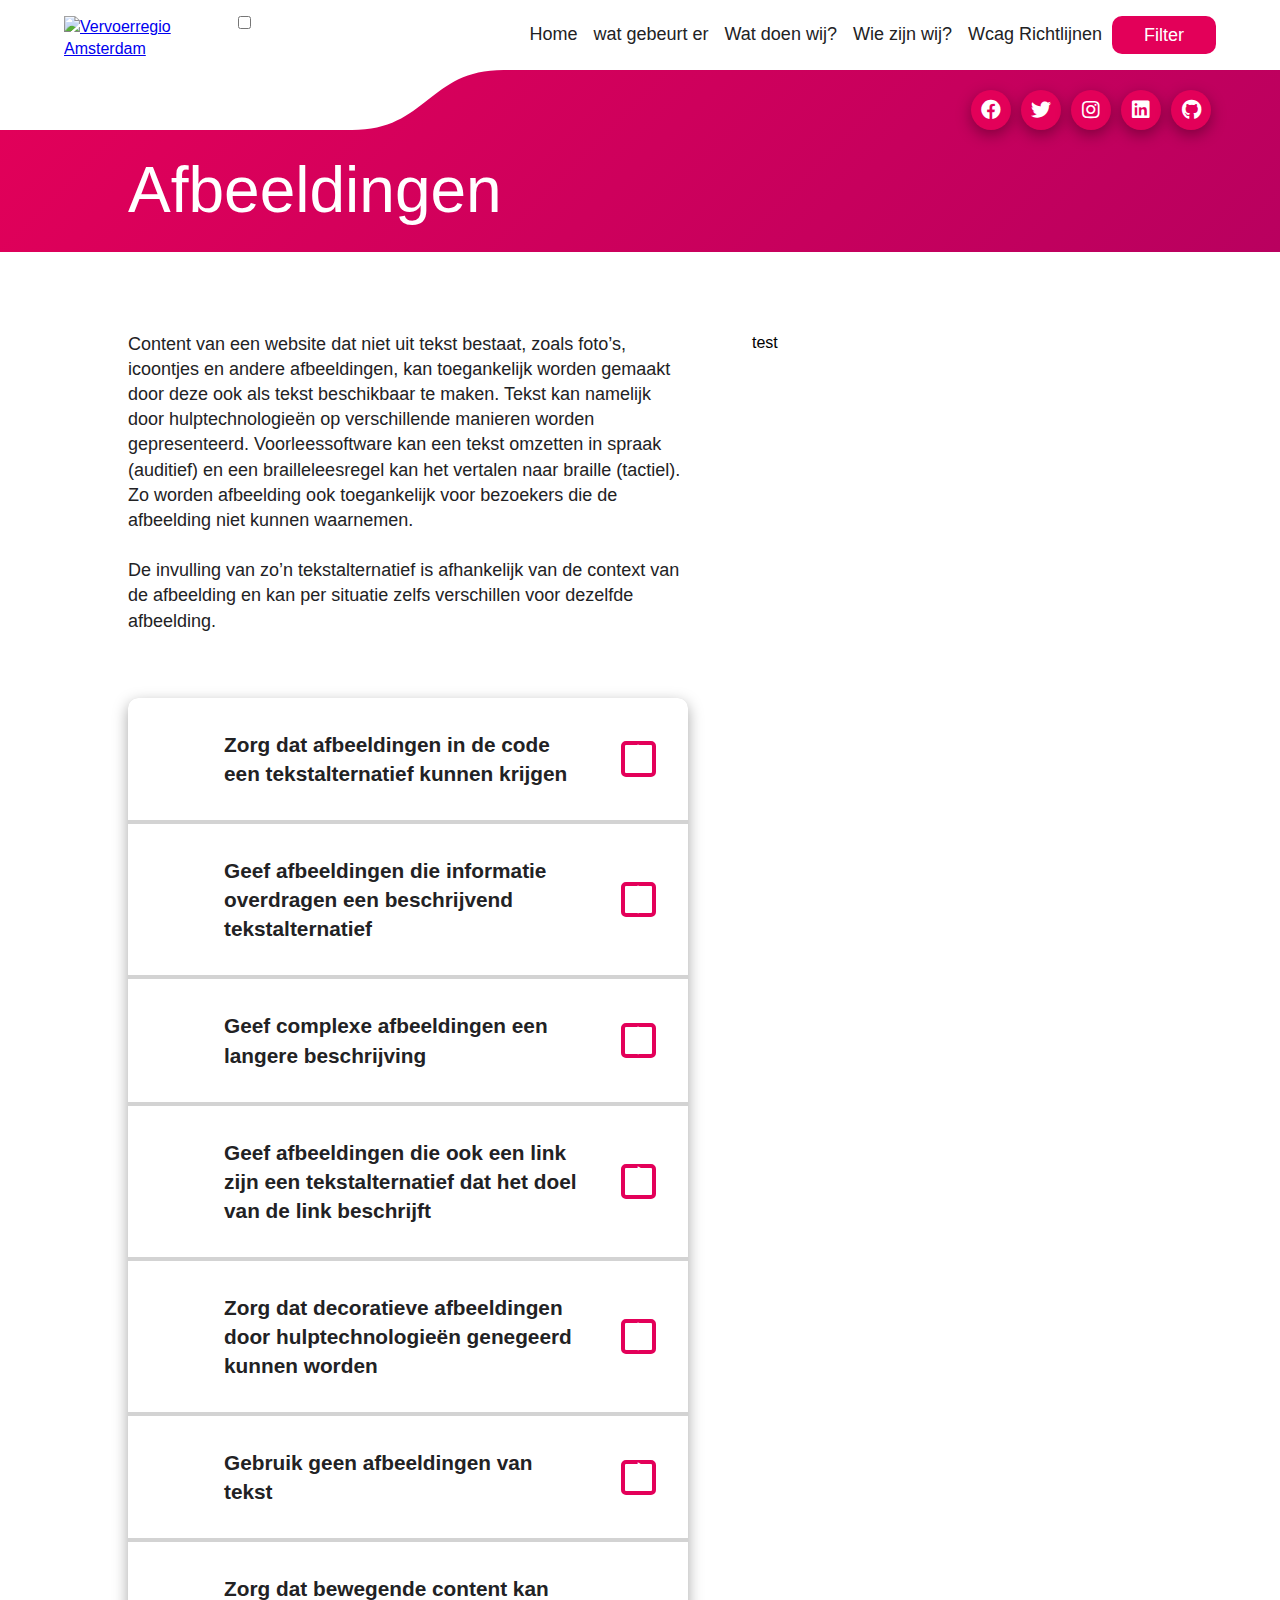
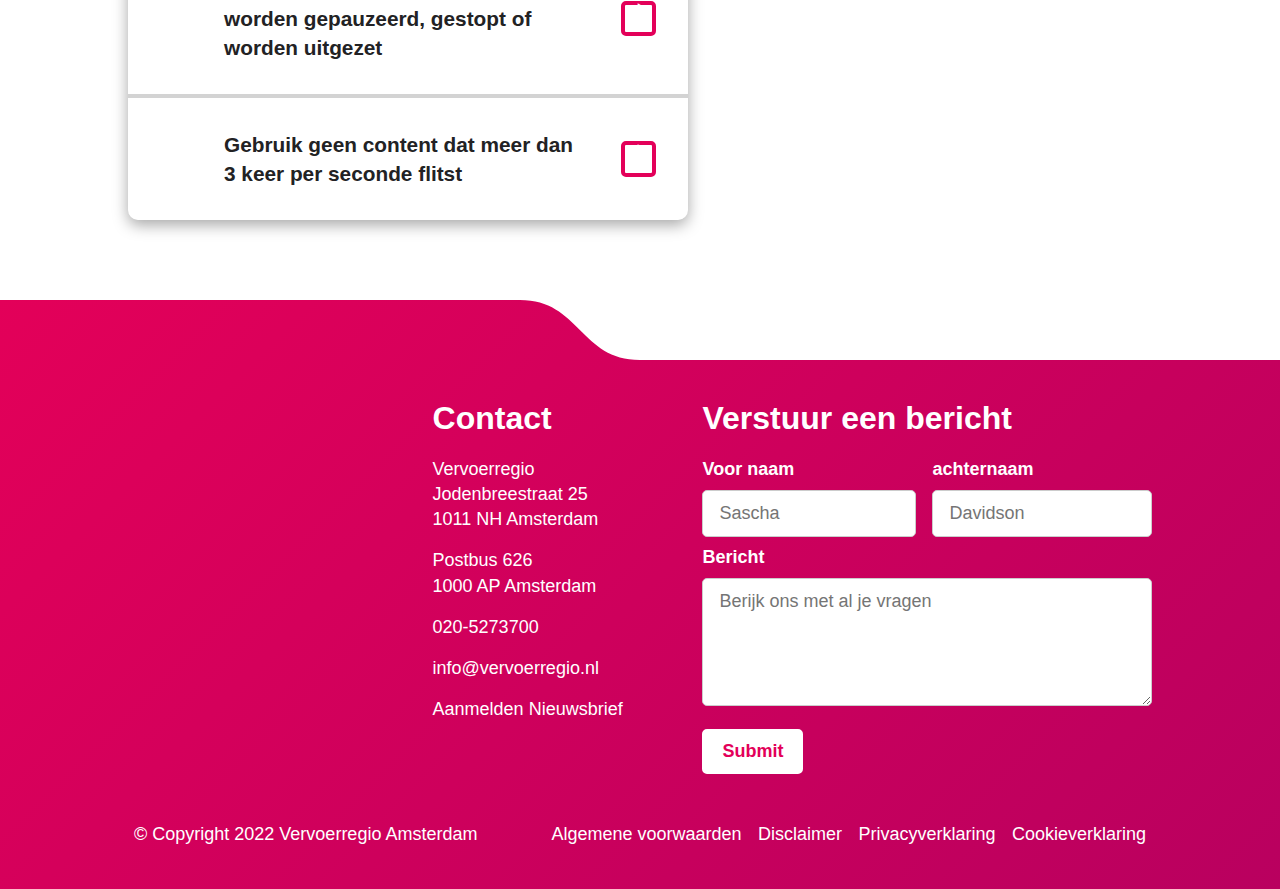
==== commit 9c36bce9: "toevoeging dialog + toevoging content" ====
--- a/afbeeldingen.html
+++ b/afbeeldingen.html
@@ -116,8 +116,8 @@
   </header>
 
   <div class="header-style-afbeeldingen">
-    
-    <section class="header-style-content">
+
+    <section class="header-style-content-3">
       <section class="header-style-title">
         <h1>Afbeeldingen</h1>
       </section>
@@ -229,43 +229,34 @@
             </summary>
 
             <section class="detail-list">
-              <img class="img-detail-list" src="assets/1.1.1-Niet-tekstuele-content.png" alt="test">
-              <p>Alle niet-tekstuele content die aan de gebruiker wordt gepresenteerd, heeft een tekstalternatief dat
-                een
-                gelijkwaardig doel dient, behalve voor de hierna vermelde situaties.</p>
-              <ul>
-                <li>Bedieningselementen, invoer: Als niet-tekstuele content een bedieningselement is of gebruikersinvoer
-                  accepteert, dan heeft deze een naam die het doel ervan beschrijft. (We verwijzen naar succescriterium
-                  4.1.2 voor aanvullende eisen ten aanzien van bedieningselementen en content die gebruikersinvoer
-                  accepteren.)</li>
-                <li>Op tijd gebaseerde media: Als niet-tekstuele content op tijd gebaseerde media is, dan leveren
-                  tekstalternatieven ten minste een beschrijving van de niet-tekstuele content. (We verwijzen naar
-                  Richtlijn
-                  1.2 voor aanvullende eisen ten aanzien van media.)</li>
-                <li>Test: Als niet-tekstuele content een test of oefening is die, als ze door middel van tekst
-                  gepresenteerd
-                  wordt onjuist zou zijn, dan leveren tekstalternatieven ten minste een beschrijving van de
-                  niet-tekstuele
-                  content.</li>
-                <li>Zintuiglijk: Als niet-tekstuele content primair is bedoeld om een specifieke zintuiglijke ervaring
-                  te
-                  creëren, dan leveren tekstalternatieven ten minste een beschrijving van de niet-tekstuele content.
-                </li>
-                <li>CAPTCHA: Als het doel van niet-tekstuele content is om te bevestigen dat content wordt gebruikt door
-                  een
-                  persoon in plaats van een computer, dan worden tekstalternatieven geleverd die het doel van de
-                  niet-tekstuele content identificeren en beschrijven. En er worden alternatieve vormen van CAPTCHA
-                  aangeboden gebruikmakend van uitvoermodes voor verschillende soorten van zintuiglijke perceptie om
-                  tegemoet te komen aan verschillende functiebeperkingen.</li>
-                <li>Decoratie, opmaak, onzichtbaar: Als niet-tekstuele content puur decoratief is, slechts voor visuele
-                  opmaak wordt gebruikt, of niet aan gebruikers wordt gerepresenteerd, dan wordt het op zo’n manier
-                  geïmplementeerd dat het genegeerd kan worden door hulptechnologie.</li>
-              </ul>
-              <a href="#"><button class="detail-button">Bekijk een voorbeeld website</button></a>
-              <!--<a href="https://www.w3.org/WAI/WCAG21/Understanding/non-text-content.html"><button
-              class="detail-button">Niet-tekstuele content begrijpen </button></a>
-          <a href="https://www.w3.org/WAI/WCAG21/quickref/?showtechniques=231%2C111#non-text-content"><button
-              class="detail-button">Hoe te voldoen aan Niet-tekstuele content </button></a>-->
+              <p>Soms is het niet mogelijk om een afbeelding volledig te beschrijven in een kort tekstalternatief.
+                Bijvoorbeeld als het gaat om een uitgebreide infographic of een grafiek. Dit soort complexe afbeeldingen
+                moeten ook volledig worden beschreven in een tekstalternatief. Geef in dat geval naast een beknopte
+                beschrijving in het <code>alt</code>-attribuut ook een langere beschrijving in de omringende tekst.</p>
+              <script type="text/plain" class="language-html"><img decoding="async" src="grafiek.jpg" alt="Verkoopcijfers zijn in 2021 met 18% gestegen">
+                <div>
+                  <p>De groei van maandelijkse verkopen in 2021 tegen 2020 verliep als volgt:</p>
+                    <ul>
+                    <li>Januari: +22%</li>
+                    <li>...
+                </div></script>
+              <p>Een langere beschrijving mag ook op een aparte pagina worden geplaatst. Plaats dan een link met de
+                verwijzing naar die andere pagina direct voor of na de afbeelding.</p>
+              <script type="text/plain"
+                class="language-html"><img decoding="async" src="grafiek.jpg" alt="Verkoopcijfers zijn in 2021 met 18% gestegen">
+                <a href=”/langere-beschrijving.html”>Uitgebreide beschrijving van de grafiek met verkoopcijfers</a></script>
+              <p>De omringende tekst hoort ook te worden gekoppeld aan de afbeelding. Dit is geen verplichting maar wel
+                erg handig. Hiervoor kan gebruik worden gemaakt van het aria-describedby-attribuut. Gebruik het ID van
+                het element waar de complexe afbeelding beschreven wordt. Deze informatie hoort dan ook zichtbaar te
+                zijn voor bezoekers die wel kunnen zien.</p>
+              <script type="text/plain" class="language-html"><img decoding="async" src="grafiek.jpg" alt="Verkoopcijfers zijn in 2020 met 18% gestegen" aria-describedby="beschrijving">
+                <div id="beschrijving">
+                  <p>De groei van maandelijkse verkopen in 2020 tegen 2019 verliep als volgt:</p>
+                    <ul>
+                    <li>Januari: +22%</li>
+                    <li>...
+                </div></script>
+
             </section>
           </details>
 
@@ -279,43 +270,22 @@
             </summary>
 
             <section class="detail-list">
-              <img class="img-detail-list" src="assets/1.1.1-Niet-tekstuele-content.png" alt="test">
-              <p>Alle niet-tekstuele content die aan de gebruiker wordt gepresenteerd, heeft een tekstalternatief dat
-                een
-                gelijkwaardig doel dient, behalve voor de hierna vermelde situaties.</p>
-              <ul>
-                <li>Bedieningselementen, invoer: Als niet-tekstuele content een bedieningselement is of gebruikersinvoer
-                  accepteert, dan heeft deze een naam die het doel ervan beschrijft. (We verwijzen naar succescriterium
-                  4.1.2 voor aanvullende eisen ten aanzien van bedieningselementen en content die gebruikersinvoer
-                  accepteren.)</li>
-                <li>Op tijd gebaseerde media: Als niet-tekstuele content op tijd gebaseerde media is, dan leveren
-                  tekstalternatieven ten minste een beschrijving van de niet-tekstuele content. (We verwijzen naar
-                  Richtlijn
-                  1.2 voor aanvullende eisen ten aanzien van media.)</li>
-                <li>Test: Als niet-tekstuele content een test of oefening is die, als ze door middel van tekst
-                  gepresenteerd
-                  wordt onjuist zou zijn, dan leveren tekstalternatieven ten minste een beschrijving van de
-                  niet-tekstuele
-                  content.</li>
-                <li>Zintuiglijk: Als niet-tekstuele content primair is bedoeld om een specifieke zintuiglijke ervaring
-                  te
-                  creëren, dan leveren tekstalternatieven ten minste een beschrijving van de niet-tekstuele content.
-                </li>
-                <li>CAPTCHA: Als het doel van niet-tekstuele content is om te bevestigen dat content wordt gebruikt door
-                  een
-                  persoon in plaats van een computer, dan worden tekstalternatieven geleverd die het doel van de
-                  niet-tekstuele content identificeren en beschrijven. En er worden alternatieve vormen van CAPTCHA
-                  aangeboden gebruikmakend van uitvoermodes voor verschillende soorten van zintuiglijke perceptie om
-                  tegemoet te komen aan verschillende functiebeperkingen.</li>
-                <li>Decoratie, opmaak, onzichtbaar: Als niet-tekstuele content puur decoratief is, slechts voor visuele
-                  opmaak wordt gebruikt, of niet aan gebruikers wordt gerepresenteerd, dan wordt het op zo’n manier
-                  geïmplementeerd dat het genegeerd kan worden door hulptechnologie.</li>
-              </ul>
-              <a href="#"><button class="detail-button">Bekijk een voorbeeld website</button></a>
-              <!--<a href="https://www.w3.org/WAI/WCAG21/Understanding/non-text-content.html"><button
-              class="detail-button">Niet-tekstuele content begrijpen </button></a>
-          <a href="https://www.w3.org/WAI/WCAG21/quickref/?showtechniques=231%2C111#non-text-content"><button
-              class="detail-button">Hoe te voldoen aan Niet-tekstuele content </button></a>-->
+              <p>In de gevallen dat niet tekst maar alleen een afbeelding als link wordt gebruikt, spreken we over
+                functionele afbeeldingen. Dit kunnen afbeeldingen zijn die verwijzen naar een andere pagina of website,
+                maar ook afbeeldingen die een actie op de pagina uitvoeren.
+                <br><br>
+                Deze afbeeldingen moeten een tekstalternatief hebben dat het doel van de link beschrijft, of die
+                beschrijft wat er gebeurd als op de afbeelding wordt geklikt. Voorleessoftware gebruikt het
+                tekstalternatief namelijk als linktekst. Daarom is het belangrijker om het doel van de link te
+                beschrijven, in plaats van wat er op de afbeelding te zien is.
+                <br><br>
+                Als er ook tekst staat op een functionele afbeelding, dan moeten de tekst op de afbeelding én het doel
+                van de link allebei in het tekstalternatief worden vermeld. Hierdoor kunnen bezoekers die met
+                spraakherkenning werken de link ook makkelijk bereiken.
+              </p>
+              <script type="text/plain" class="language-html"><a href=”categorie/spelletjes.html”>
+                <img decoding="async" src="monopoly.jpg" alt="Ga naar de categorie spelletjes" />
+              </a></script>
             </section>
           </details>
 
@@ -329,43 +299,26 @@
             </summary>
 
             <section class="detail-list">
-              <img class="img-detail-list" src="assets/1.1.1-Niet-tekstuele-content.png" alt="test">
-              <p>Alle niet-tekstuele content die aan de gebruiker wordt gepresenteerd, heeft een tekstalternatief dat
-                een
-                gelijkwaardig doel dient, behalve voor de hierna vermelde situaties.</p>
-              <ul>
-                <li>Bedieningselementen, invoer: Als niet-tekstuele content een bedieningselement is of gebruikersinvoer
-                  accepteert, dan heeft deze een naam die het doel ervan beschrijft. (We verwijzen naar succescriterium
-                  4.1.2 voor aanvullende eisen ten aanzien van bedieningselementen en content die gebruikersinvoer
-                  accepteren.)</li>
-                <li>Op tijd gebaseerde media: Als niet-tekstuele content op tijd gebaseerde media is, dan leveren
-                  tekstalternatieven ten minste een beschrijving van de niet-tekstuele content. (We verwijzen naar
-                  Richtlijn
-                  1.2 voor aanvullende eisen ten aanzien van media.)</li>
-                <li>Test: Als niet-tekstuele content een test of oefening is die, als ze door middel van tekst
-                  gepresenteerd
-                  wordt onjuist zou zijn, dan leveren tekstalternatieven ten minste een beschrijving van de
-                  niet-tekstuele
-                  content.</li>
-                <li>Zintuiglijk: Als niet-tekstuele content primair is bedoeld om een specifieke zintuiglijke ervaring
-                  te
-                  creëren, dan leveren tekstalternatieven ten minste een beschrijving van de niet-tekstuele content.
-                </li>
-                <li>CAPTCHA: Als het doel van niet-tekstuele content is om te bevestigen dat content wordt gebruikt door
-                  een
-                  persoon in plaats van een computer, dan worden tekstalternatieven geleverd die het doel van de
-                  niet-tekstuele content identificeren en beschrijven. En er worden alternatieve vormen van CAPTCHA
-                  aangeboden gebruikmakend van uitvoermodes voor verschillende soorten van zintuiglijke perceptie om
-                  tegemoet te komen aan verschillende functiebeperkingen.</li>
-                <li>Decoratie, opmaak, onzichtbaar: Als niet-tekstuele content puur decoratief is, slechts voor visuele
-                  opmaak wordt gebruikt, of niet aan gebruikers wordt gerepresenteerd, dan wordt het op zo’n manier
-                  geïmplementeerd dat het genegeerd kan worden door hulptechnologie.</li>
-              </ul>
-              <a href="#"><button class="detail-button">Bekijk een voorbeeld website</button></a>
-              <!--<a href="https://www.w3.org/WAI/WCAG21/Understanding/non-text-content.html"><button
-              class="detail-button">Niet-tekstuele content begrijpen </button></a>
-          <a href="https://www.w3.org/WAI/WCAG21/quickref/?showtechniques=231%2C111#non-text-content"><button
-              class="detail-button">Hoe te voldoen aan Niet-tekstuele content </button></a>-->
+              <p>Afbeeldingen die puur ter decoratie op de pagina zijn geplaatst, horen geen tekstalternatief te hebben.
+                Dit zijn bijvoorbeeld afbeeldingen die geen informatie overdragen en niet noodzakelijk zijn voor het
+                begrijpen van de tekst. Deze afbeeldingen moeten worden genegeerd door hulptechnologieën. Decoratieve
+                afbeeldingen kunnen het best met CSS worden geplaatst.</p>
+
+              <script type="text/plain" class="language-html"><div class="line"></div></script>
+
+              <script type="text/plain" class="language-css">.line {
+                  background-image: url("horizontale-lijn.jpg");
+                 }</script>
+
+              <p>Als het niet mogelijk is om een decoratieve afbeelding met CSS te plaatsen, dan moet het
+                <code>alt</code>-attribuut
+                in het <code>&lt;img&gt;</code>-element worden leeg gelaten. Het <code>alt</code>-attribuut moet wel
+                aanwezig zijn maar het heeft dan
+                geen tekst.</p>
+
+              <script type="text/plain"
+                class="language-html"><img decoding="async" src="horizontale-lijn.jpg" alt="" /></script>
+
             </section>
           </details>
 
@@ -379,43 +332,16 @@
             </summary>
 
             <section class="detail-list">
-              <img class="img-detail-list" src="assets/1.1.1-Niet-tekstuele-content.png" alt="test">
-              <p>Alle niet-tekstuele content die aan de gebruiker wordt gepresenteerd, heeft een tekstalternatief dat
-                een
-                gelijkwaardig doel dient, behalve voor de hierna vermelde situaties.</p>
-              <ul>
-                <li>Bedieningselementen, invoer: Als niet-tekstuele content een bedieningselement is of gebruikersinvoer
-                  accepteert, dan heeft deze een naam die het doel ervan beschrijft. (We verwijzen naar succescriterium
-                  4.1.2 voor aanvullende eisen ten aanzien van bedieningselementen en content die gebruikersinvoer
-                  accepteren.)</li>
-                <li>Op tijd gebaseerde media: Als niet-tekstuele content op tijd gebaseerde media is, dan leveren
-                  tekstalternatieven ten minste een beschrijving van de niet-tekstuele content. (We verwijzen naar
-                  Richtlijn
-                  1.2 voor aanvullende eisen ten aanzien van media.)</li>
-                <li>Test: Als niet-tekstuele content een test of oefening is die, als ze door middel van tekst
-                  gepresenteerd
-                  wordt onjuist zou zijn, dan leveren tekstalternatieven ten minste een beschrijving van de
-                  niet-tekstuele
-                  content.</li>
-                <li>Zintuiglijk: Als niet-tekstuele content primair is bedoeld om een specifieke zintuiglijke ervaring
-                  te
-                  creëren, dan leveren tekstalternatieven ten minste een beschrijving van de niet-tekstuele content.
-                </li>
-                <li>CAPTCHA: Als het doel van niet-tekstuele content is om te bevestigen dat content wordt gebruikt door
-                  een
-                  persoon in plaats van een computer, dan worden tekstalternatieven geleverd die het doel van de
-                  niet-tekstuele content identificeren en beschrijven. En er worden alternatieve vormen van CAPTCHA
-                  aangeboden gebruikmakend van uitvoermodes voor verschillende soorten van zintuiglijke perceptie om
-                  tegemoet te komen aan verschillende functiebeperkingen.</li>
-                <li>Decoratie, opmaak, onzichtbaar: Als niet-tekstuele content puur decoratief is, slechts voor visuele
-                  opmaak wordt gebruikt, of niet aan gebruikers wordt gerepresenteerd, dan wordt het op zo’n manier
-                  geïmplementeerd dat het genegeerd kan worden door hulptechnologie.</li>
-              </ul>
-              <a href="#"><button class="detail-button">Bekijk een voorbeeld website</button></a>
-              <!--<a href="https://www.w3.org/WAI/WCAG21/Understanding/non-text-content.html"><button
-              class="detail-button">Niet-tekstuele content begrijpen </button></a>
-          <a href="https://www.w3.org/WAI/WCAG21/quickref/?showtechniques=231%2C111#non-text-content"><button
-              class="detail-button">Hoe te voldoen aan Niet-tekstuele content </button></a>-->
+              <p>Gebruik geen afbeeldingen van tekst om informatie over te dragen. Afbeeldingen van tekst zijn voor
+                sommige bezoekers niet handig. De lettergrootte in een afbeelding schaalt namelijk vaak niet goed mee.
+                Ook kunnen bezoekers tekst die is ingebakken in een afbeelding niet aanpassen naar eigen voorkeuren.
+                <br><br>
+                Gebruik daarom ‘echte’ tekst. Tekst die daadwerkelijk als tekst op de pagina staat kan goed worden
+                vormgegeven met CSS. Hiermee kan bijvoorbeeld de kleur, het lettertype, de lettergrootte, de regelhoogte
+                en de letterafstand en worden ingesteld. Eventueel kan tekst met CSS ook bovenop een afbeelding worden
+                geplaatst.
+              </p>
+
             </section>
           </details>
 
@@ -429,43 +355,16 @@
             </summary>
 
             <section class="detail-list">
-              <img class="img-detail-list" src="assets/1.1.1-Niet-tekstuele-content.png" alt="test">
-              <p>Alle niet-tekstuele content die aan de gebruiker wordt gepresenteerd, heeft een tekstalternatief dat
-                een
-                gelijkwaardig doel dient, behalve voor de hierna vermelde situaties.</p>
-              <ul>
-                <li>Bedieningselementen, invoer: Als niet-tekstuele content een bedieningselement is of gebruikersinvoer
-                  accepteert, dan heeft deze een naam die het doel ervan beschrijft. (We verwijzen naar succescriterium
-                  4.1.2 voor aanvullende eisen ten aanzien van bedieningselementen en content die gebruikersinvoer
-                  accepteren.)</li>
-                <li>Op tijd gebaseerde media: Als niet-tekstuele content op tijd gebaseerde media is, dan leveren
-                  tekstalternatieven ten minste een beschrijving van de niet-tekstuele content. (We verwijzen naar
-                  Richtlijn
-                  1.2 voor aanvullende eisen ten aanzien van media.)</li>
-                <li>Test: Als niet-tekstuele content een test of oefening is die, als ze door middel van tekst
-                  gepresenteerd
-                  wordt onjuist zou zijn, dan leveren tekstalternatieven ten minste een beschrijving van de
-                  niet-tekstuele
-                  content.</li>
-                <li>Zintuiglijk: Als niet-tekstuele content primair is bedoeld om een specifieke zintuiglijke ervaring
-                  te
-                  creëren, dan leveren tekstalternatieven ten minste een beschrijving van de niet-tekstuele content.
-                </li>
-                <li>CAPTCHA: Als het doel van niet-tekstuele content is om te bevestigen dat content wordt gebruikt door
-                  een
-                  persoon in plaats van een computer, dan worden tekstalternatieven geleverd die het doel van de
-                  niet-tekstuele content identificeren en beschrijven. En er worden alternatieve vormen van CAPTCHA
-                  aangeboden gebruikmakend van uitvoermodes voor verschillende soorten van zintuiglijke perceptie om
-                  tegemoet te komen aan verschillende functiebeperkingen.</li>
-                <li>Decoratie, opmaak, onzichtbaar: Als niet-tekstuele content puur decoratief is, slechts voor visuele
-                  opmaak wordt gebruikt, of niet aan gebruikers wordt gerepresenteerd, dan wordt het op zo’n manier
-                  geïmplementeerd dat het genegeerd kan worden door hulptechnologie.</li>
-              </ul>
-              <a href="#"><button class="detail-button">Bekijk een voorbeeld website</button></a>
-              <!--<a href="https://www.w3.org/WAI/WCAG21/Understanding/non-text-content.html"><button
-              class="detail-button">Niet-tekstuele content begrijpen </button></a>
-          <a href="https://www.w3.org/WAI/WCAG21/quickref/?showtechniques=231%2C111#non-text-content"><button
-              class="detail-button">Hoe te voldoen aan Niet-tekstuele content </button></a>-->
+              <p>Zorg dat alle bewegende, scrollende of knipperende content dat automatisch start én langer dan 5
+                seconden duurt kan worden gepauzeerd, gestopt of worden uitgezet. Onder bewegende, scrollende of
+                knipperende content vallen onder andere carrousels, animaties op de pagina, bewegende advertenties, enz.
+                Bezoekers met een cognitieve beperking kunnen er door worden afgeleid. Ook voor bezoekers die gebruik
+                maken van een schermlezer kan dit storend zijn.
+                <br><br>
+                Deze regels gelden ook alle automatisch verversende content, maar hiervoor geldt ook de frequentie van
+                updates mag worden aangepast.
+              </p>
+
             </section>
           </details>
 
@@ -479,43 +378,10 @@
             </summary>
 
             <section class="detail-list">
-              <img class="img-detail-list" src="assets/1.1.1-Niet-tekstuele-content.png" alt="test">
-              <p>Alle niet-tekstuele content die aan de gebruiker wordt gepresenteerd, heeft een tekstalternatief dat
-                een
-                gelijkwaardig doel dient, behalve voor de hierna vermelde situaties.</p>
-              <ul>
-                <li>Bedieningselementen, invoer: Als niet-tekstuele content een bedieningselement is of gebruikersinvoer
-                  accepteert, dan heeft deze een naam die het doel ervan beschrijft. (We verwijzen naar succescriterium
-                  4.1.2 voor aanvullende eisen ten aanzien van bedieningselementen en content die gebruikersinvoer
-                  accepteren.)</li>
-                <li>Op tijd gebaseerde media: Als niet-tekstuele content op tijd gebaseerde media is, dan leveren
-                  tekstalternatieven ten minste een beschrijving van de niet-tekstuele content. (We verwijzen naar
-                  Richtlijn
-                  1.2 voor aanvullende eisen ten aanzien van media.)</li>
-                <li>Test: Als niet-tekstuele content een test of oefening is die, als ze door middel van tekst
-                  gepresenteerd
-                  wordt onjuist zou zijn, dan leveren tekstalternatieven ten minste een beschrijving van de
-                  niet-tekstuele
-                  content.</li>
-                <li>Zintuiglijk: Als niet-tekstuele content primair is bedoeld om een specifieke zintuiglijke ervaring
-                  te
-                  creëren, dan leveren tekstalternatieven ten minste een beschrijving van de niet-tekstuele content.
-                </li>
-                <li>CAPTCHA: Als het doel van niet-tekstuele content is om te bevestigen dat content wordt gebruikt door
-                  een
-                  persoon in plaats van een computer, dan worden tekstalternatieven geleverd die het doel van de
-                  niet-tekstuele content identificeren en beschrijven. En er worden alternatieve vormen van CAPTCHA
-                  aangeboden gebruikmakend van uitvoermodes voor verschillende soorten van zintuiglijke perceptie om
-                  tegemoet te komen aan verschillende functiebeperkingen.</li>
-                <li>Decoratie, opmaak, onzichtbaar: Als niet-tekstuele content puur decoratief is, slechts voor visuele
-                  opmaak wordt gebruikt, of niet aan gebruikers wordt gerepresenteerd, dan wordt het op zo’n manier
-                  geïmplementeerd dat het genegeerd kan worden door hulptechnologie.</li>
-              </ul>
-              <a href="#"><button class="detail-button">Bekijk een voorbeeld website</button></a>
-              <!--<a href="https://www.w3.org/WAI/WCAG21/Understanding/non-text-content.html"><button
-              class="detail-button">Niet-tekstuele content begrijpen </button></a>
-          <a href="https://www.w3.org/WAI/WCAG21/quickref/?showtechniques=231%2C111#non-text-content"><button
-              class="detail-button">Hoe te voldoen aan Niet-tekstuele content </button></a>-->
+              <p>Gebruik geen flitsende content. Laat onderdelen in elk geval niet meer dan 3 keer per seconde flitsen.
+                Bezoekers met bepaalde vormen van epilepsie kunnen een aanval krijgen als ze kijken naar knipperende of
+                flitsende afbeeldingen of media.</p>
+
             </section>
           </details>
         </div>
--- a/styles/styles.css
+++ b/styles/styles.css
@@ -132,8 +132,15 @@
 }
 
 p {
-  font-size: 1.125rem;
+  font-size: 1rem;
   color: var(--c-color-dark);
+}
+
+@media screen and (min-width: 785px) {
+  p{
+    font-size: 1.125rem;
+
+  }  
 }
 
 /* Header */
@@ -197,8 +204,7 @@
 
 /* burger*/
 
-.burger,
-.mobile-nav {
+.burger {
   display: none;
 }
 
@@ -295,6 +301,7 @@
   position: absolute;
   top: 60px;
   right: 0;
+  height: calc(100vh - 60px - 5rem);
   height: calc(100svh - 60px - 5rem);
   max-height: calc(1080px - 5rem);
   width: 80vw;
@@ -412,10 +419,64 @@
   }
 }
 
+/* dialog */
+
+dialog{
+  display: flex;
+  position: absolute;
+  margin-left: auto;
+  margin-right: auto;
+  border: var(--c-box-shadow-dark);
+  left: 0;
+  right: 0;
+  
+  width: 90vw;
+  max-width: 800px;
+  height: 60vh;
+
+  top: 20vh;
+  min-height: 400px;
+
+  padding: 3rem;
+  background-color: var(--c-background-light);
+  border-radius: var(--b-radius-medium);
+  border: 5px solid #fff;
+}
+
+dialog::backdrop {
+  background: rgba(0, 0, 0, 0.8);
+
+}
+
+dialog form{
+  display: flex;
+  justify-content: space-between;
+  flex-direction: column;
+  margin: 0 auto;
+}
+
+dialog label{
+  color: var(--c-color-dark);
+  font-size: 32px;
+}
+
+dialog button {
+  font-size: 1.125rem;
+  transition: all 0.3s ease-in-out;
+  padding: 0 2rem;
+  border-radius: var(--b-radius-medium);
+  border: none;
+  height: calc(70px - 2rem);
+  color: var(--c-color-light-solid);
+  background-color: var(--c-primary);
+  margin: 0.7rem 0;
+}
+
 /* hoofd img */
 
 .header-style {
   width: 100%;
+  height: calc(100vh - 60px);
   height: calc(100svh - 60px);
   position: relative;
   z-index: 1;
@@ -499,18 +560,25 @@
 }
 
 .header-style-content {
-  padding: 0rem 5%;
+  padding: 0rem 10%;
   padding-top: 40px;
   width: 100%;
   height: calc(100% - 9rem);
 }
 
 .header-style-content-2 {
-  padding: 0rem 5%;
+  padding: 0rem 10%;
   padding-top: 60px;
   padding-bottom: 9rem;
   width: 100%;
-  
+}
+
+.header-style-content-3 {
+  padding: 0rem 10%;
+  padding-top: 40px;
+  margin-top: -40px;
+  width: 100%;
+  height: calc(100% - 9rem);
 }
 
 .header-style-content p {
@@ -583,11 +651,17 @@
 
 @media screen and (min-width: 785px) {
 
-  .header-style-content,
+  .header-style-content{
+    padding: 0rem 10%;
+    padding-top: 60px;
+    padding-bottom: 0;
+
+  }
+
   .header-style-content-2{
     padding: 0rem 10%;
     padding-top: 60px;
-    padding-bottom: 0;
+    padding-bottom: 9rem;
 
   }
 
@@ -622,6 +696,7 @@
   }
 
   .header-style {
+    height: calc(100vh - 120px);
     height: calc(100svh - 120px);
     min-height: 650px;
   }
@@ -643,6 +718,10 @@
   }
 
   .header-style-content {
+    padding-top: 60px;
+  }
+
+  .header-style-content-3 {
     padding-top: 60px;
   }
 }
@@ -681,6 +760,7 @@
 .socialmedias-button {
   display: flex;
   align-items: flex-end;
+  height: calc(100vh - 60px);
   height: calc(100svh - 60px);
   z-index: 4;
   position: absolute;
@@ -869,7 +949,7 @@
 /* main */
 
 main {
-  margin: 0rem 5%;
+  margin: 0rem 10%;
   margin-top: 3rem;
 }
 
@@ -877,6 +957,7 @@
   display: flex;
   justify-content: space-between;
   gap: var(--large-gap);
+  padding-top: 5rem;
 }
 
 .progresion {
@@ -885,7 +966,7 @@
 }
 
 .title {
-  padding: 2rem 0;
+  padding: 5rem 0 2rem 0;
 }
 
 .informatie {
@@ -929,7 +1010,7 @@
 
 .title-afbeeldingen {
   max-width: 800px;
-  padding: 2rem 0;
+  padding: 0rem 0 2rem 0;
 }
 
 .afbeelding-content {
@@ -1060,6 +1141,7 @@
 
 details h3 {
   font-size: 1.3rem;
+  font-weight: 600;
   color: var(--c-color-dark);
 }
 
@@ -1073,6 +1155,7 @@
 
 details h4 {
   font-size: 1.3rem;
+  font-weight: 500;
   color: var(--c-color-dark);
 }
 
--- a/styles/prism.css
+++ b/styles/prism.css
@@ -0,0 +1,229 @@
+@import url("https://fonts.googleapis.com/css2?family=Fira+Sans:ital,wght@0,100;0,200;0,300;0,400;0,500;0,600;0,700;0,800;0,900;1,100;1,200;1,300;1,400;1,500;1,600;1,700;1,800;1,900&display=swap");
+/* PrismJS 1.29.0 https://prismjs.com/download.html#themes=prism-coy&languages=markup+css+clike+javascript&plugins=line-numbers+unescaped-markup+normalize-whitespace */
+
+code[class*=language-],pre[class*=language-]{
+    color:#000;
+    background:0 0;
+    font-size: 1rem;
+    font-family: "fira-sans", sans-serif;
+    font-weight: 500;
+    text-align:left;
+    white-space:pre;
+    word-spacing:normal;
+    word-break:normal;
+    word-wrap:normal;
+    border-radius: 5px;
+    -moz-tab-size:4;
+    -o-tab-size:4;
+    tab-size:4;
+    -webkit-hyphens:none;
+    -moz-hyphens:none;
+    -ms-hyphens:none;
+    hyphens:none;
+}
+
+pre[class*=language-]{
+    position:relative;
+    margin:.5em 0;
+    overflow:visible;
+    padding:1px;
+}
+
+pre[class*=language-]>code{
+    position:relative;
+    z-index:1;
+    background-color:#f6f8f9;
+    background-size:3em 3em;
+    background-origin:content-box;
+    background-attachment:local;
+    padding: 1rem;
+}
+
+code[class*=language-]{
+    max-height:inherit;
+    height:inherit;
+    padding:0 1em;
+    display:block;
+    overflow:auto;
+}
+
+:not(pre)>code[class*=language-],pre[class*=language-]{
+    background-color:#fdfdfd;
+    -webkit-box-sizing:border-box;
+    -moz-box-sizing:border-box;
+    box-sizing:border-box;
+    margin-bottom:1em;
+}
+
+:not(pre)>code[class*=language-]{
+    position:relative;
+    padding:.2em;
+    border-radius:.3em;
+    color:#c92c2c;
+    border:1px solid rgba(0,0,0,.1);
+    display:inline;
+    white-space:normal;
+}
+
+pre[class*=language-]:after,pre[class*=language-]:before{
+    content:'';
+    display:block;
+    position:absolute;
+    bottom:.75em;
+    left:.18em;
+    width:40%;
+    height:20%;
+    max-height:13em;
+    -webkit-transform:rotate(-2deg);
+    -moz-transform:rotate(-2deg);
+    -ms-transform:rotate(-2deg);
+    -o-transform:rotate(-2deg);
+    transform:rotate(-2deg);
+}
+
+pre[class*=language-]:after{
+    right:.75em;
+    left:auto;
+    -webkit-transform:rotate(2deg);
+    -moz-transform:rotate(2deg);
+    -ms-transform:rotate(2deg);
+    -o-transform:rotate(2deg);
+    transform:rotate(2deg);
+}
+
+.token.block-comment,.token.cdata,.token.comment,.token.doctype,.token.prolog{
+    color:#7d8b99;
+}
+
+.token.punctuation{
+    color:#5f6364;
+}
+
+.token.boolean,.token.constant,.token.deleted,.token.function-name,.token.number,.token.property,.token.symbol,.token.tag{
+    color:#c92c2c;
+}
+
+.token.attr-name,.token.builtin,.token.char,.token.function,.token.inserted,.token.selector,.token.string{
+    color:#2f9c0a;
+}
+
+.token.entity,.token.operator,.token.url,.token.variable{
+    color:#a67f59;
+    background:rgba(255,255,255,.5);
+}
+
+.token.atrule,.token.attr-value,.token.class-name,.token.keyword{
+    color:#1990b8;
+}
+
+.token.important,.token.regex{
+    color:#e90;
+}
+
+.language-css .token.string,.style .token.string{
+    color:#a67f59;
+    background:rgba(255,255,255,.5);
+}
+
+.token.important{
+    font-weight:400;
+}
+
+.token.bold{
+    font-weight:700;
+}
+
+.token.italic{
+    font-style:italic;
+}
+
+.token.entity{
+    cursor:help;
+}
+
+.token.namespace{
+    opacity:.7;
+}
+
+@media screen and (max-width:767px){
+    pre[class*=language-]:after,pre[class*=language-]:before{
+        bottom:14px;
+        box-shadow:none;
+    }
+
+}
+
+pre[class*=language-].line-numbers.line-numbers{
+    padding-left:0;
+}
+
+pre[class*=language-].line-numbers.line-numbers code{
+    padding-left:3.8em;
+}
+
+pre[class*=language-].line-numbers.line-numbers .line-numbers-rows{
+    left:0;
+}
+
+pre[class*=language-][data-line]{
+    padding-top:0;
+    padding-bottom:0;
+    padding-left:0;
+}
+
+pre[data-line] code{
+    position:relative;
+    padding-left:4em;
+}
+
+pre .line-highlight{
+    margin-top:0;
+}
+
+ pre[class*=language-].line-numbers{
+    position:relative;
+    padding-left:3.8em;
+    counter-reset:linenumber;
+}
+
+pre[class*=language-].line-numbers>code{
+    position:relative;
+    white-space:inherit;
+}
+
+.line-numbers .line-numbers-rows{
+    position:absolute;
+    pointer-events:none;
+    top:0;
+    font-size:1em;
+    left:-3.8em;
+    width:3em;
+    letter-spacing:-1px;
+    border-right:1px solid #999;
+    -webkit-user-select:none;
+    -moz-user-select:none;
+    -ms-user-select:none;
+    user-select:none;
+}
+
+.line-numbers-rows>span{
+    display:block;
+    counter-increment:linenumber;
+}
+
+.line-numbers-rows>span:before{
+    content:counter(linenumber);
+    color:#999;
+    display:block;
+    padding-right:.8em;
+    text-align:right;
+}
+
+ [class*=lang-] script[type='text/plain'],[class*=language-] script[type='text/plain'],script[type='text/plain'][class*=lang-],script[type='text/plain'][class*=language-]{
+    display:block;
+    font-size: 1rem;
+    font-family: "fira-sans", sans-serif;
+    font-weight: 600;
+    white-space:pre;
+    overflow:auto;
+}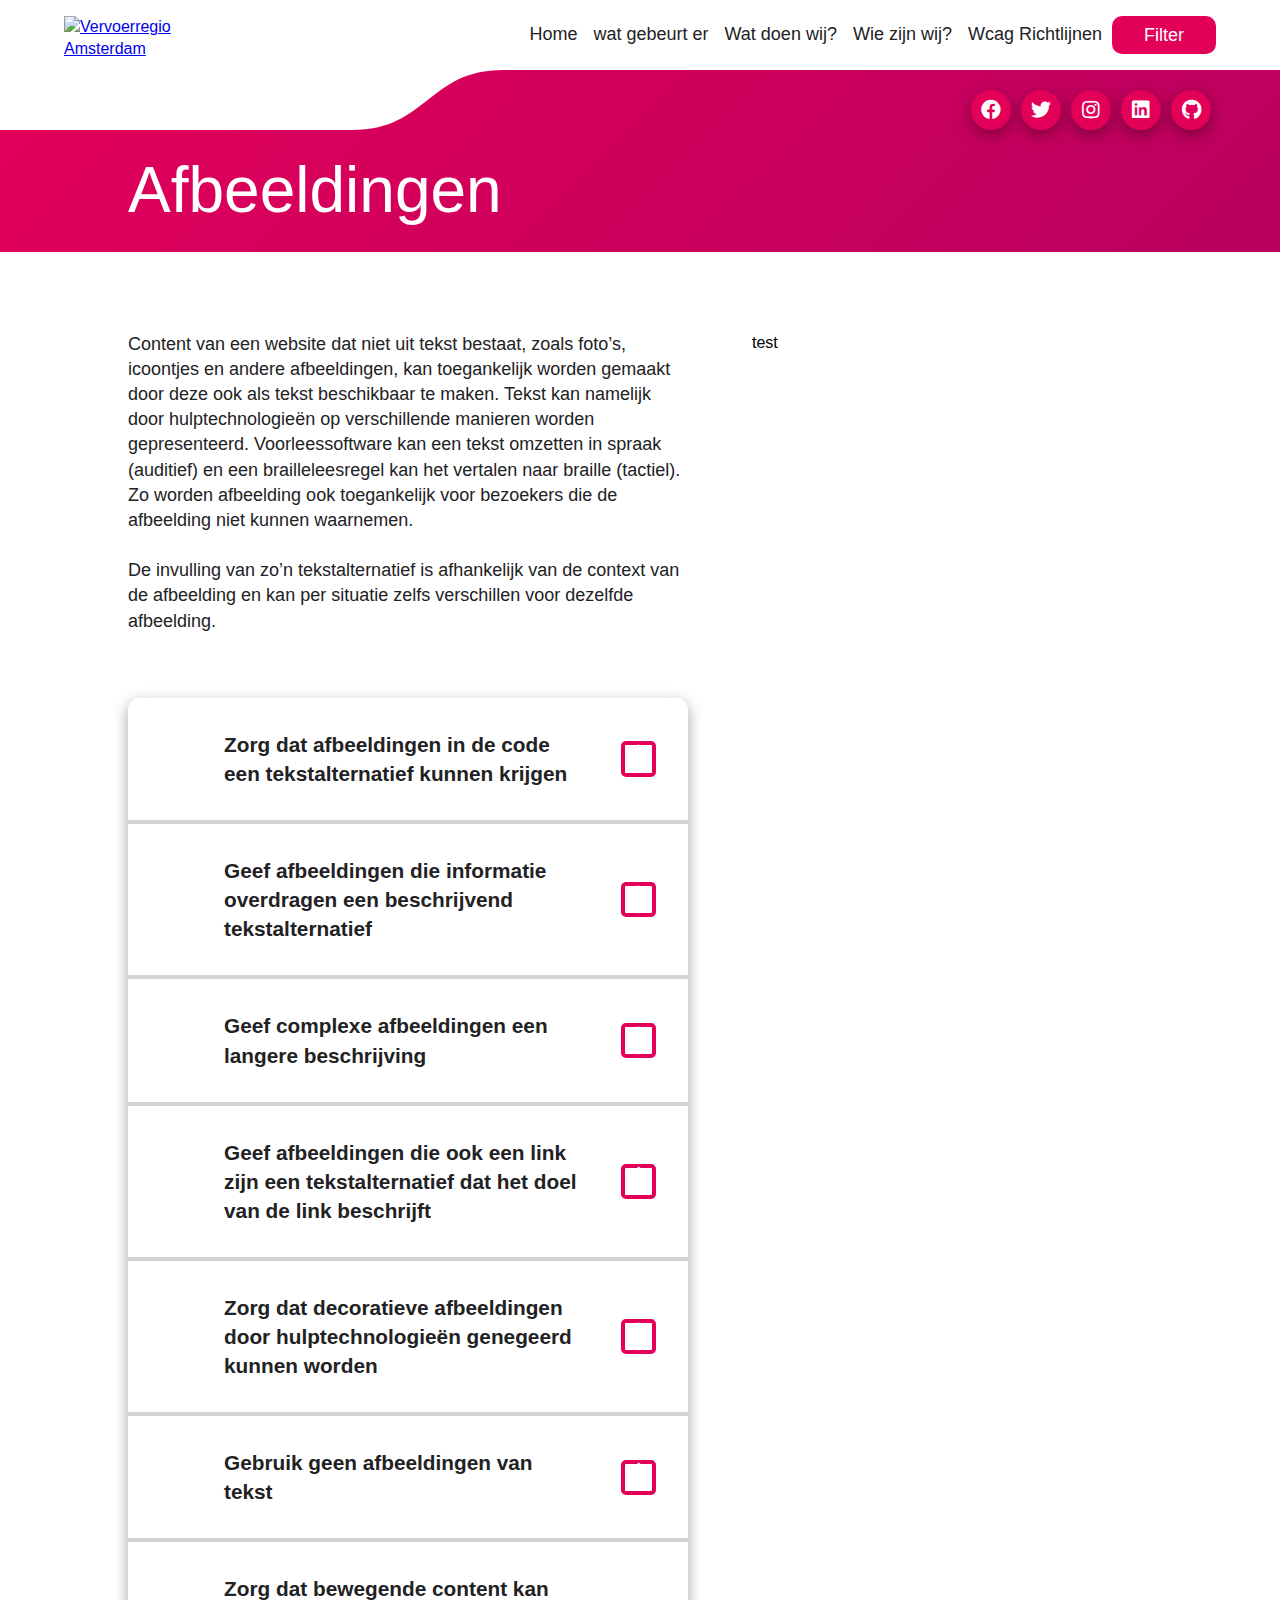
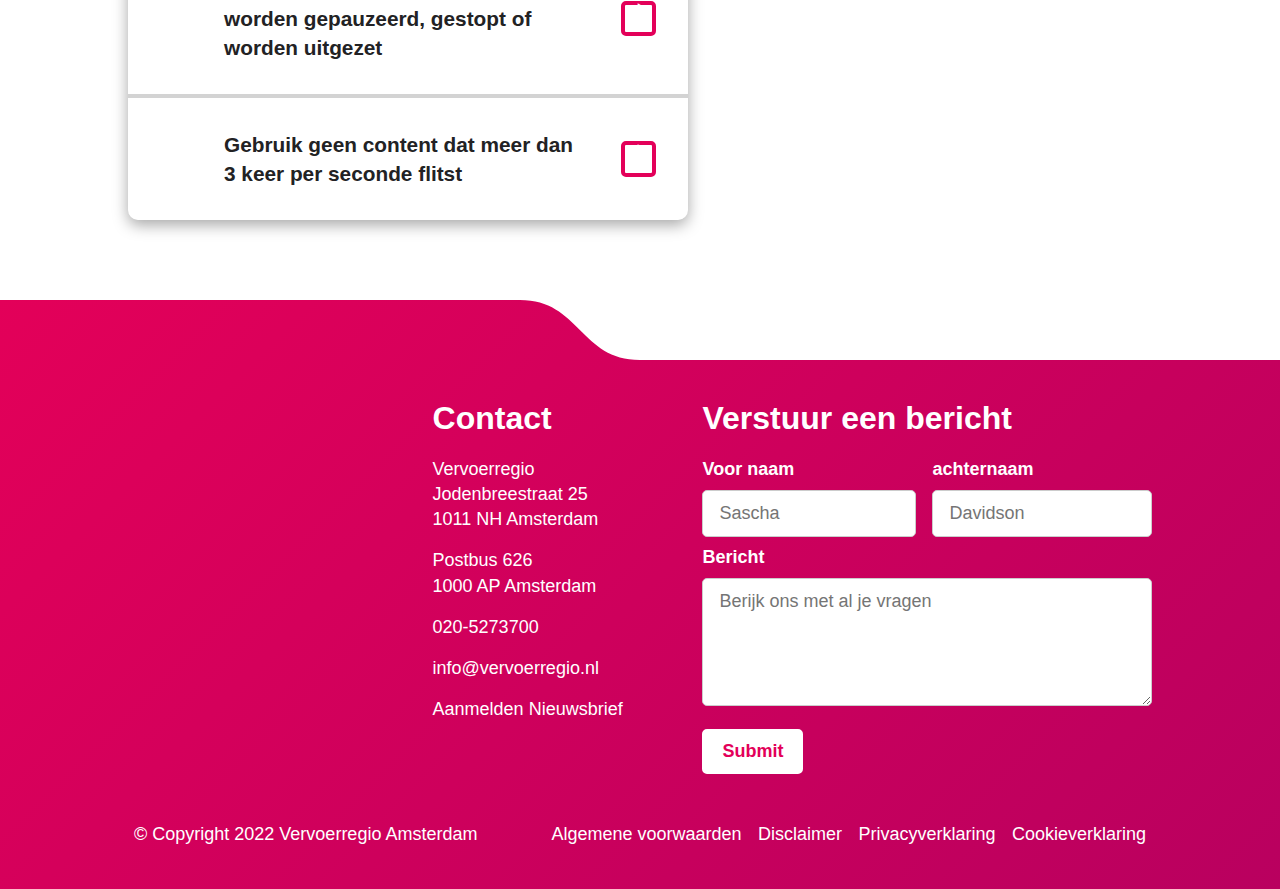
==== commit ec775255: "dialog reparatie" ====
--- a/afbeeldingen.html
+++ b/afbeeldingen.html
@@ -27,8 +27,6 @@
           <img src="assets/vervoerregio-logo.svg" alt="Vervoerregio Amsterdam">
         </a>
       </div>
-
-      <input type="checkbox" id="mode">
 
       <section id="burger" class="burger">
         <section>
@@ -54,7 +52,21 @@
         </ul>
 
       </nav>
-
+      <dialog id="favDialog">
+        <form>
+          <div class="dialog-content">
+            <label><input type="checkbox" id="mode"> donker moden</label>
+            <label><input type="checkbox" id="mode"> laag / hoog contrast</label>
+  
+            <label><input type="checkbox" id=""> lettergrootte</label>
+            <label><input type="checkbox" id=""> bewegend beeld</label>
+  
+          </div>
+          <button value="cancel">terug</button>
+  
+  
+        </form>
+      </dialog>
     </div>
 
     <section class="vervoerregio-path-box">
@@ -314,7 +326,8 @@
                 <code>alt</code>-attribuut
                 in het <code>&lt;img&gt;</code>-element worden leeg gelaten. Het <code>alt</code>-attribuut moet wel
                 aanwezig zijn maar het heeft dan
-                geen tekst.</p>
+                geen tekst.
+              </p>
 
               <script type="text/plain"
                 class="language-html"><img decoding="async" src="horizontale-lijn.jpg" alt="" /></script>
--- a/styles/styles.css
+++ b/styles/styles.css
@@ -335,6 +335,7 @@
   margin: 0.7rem 0;
   width: 100%;
   color: var(--c-color-light-solid);
+  
 }
 
 nav button {
@@ -347,6 +348,7 @@
   color: var(--c-color-light-solid);
   background-color: var(--c-primary);
   margin: 0.7rem 0;
+  width: fit-content;
 }
 
 @media screen and (min-width: 785px) {
@@ -422,7 +424,6 @@
 /* dialog */
 
 dialog{
-  display: flex;
   position: absolute;
   margin-left: auto;
   margin-right: auto;
@@ -445,7 +446,6 @@
 
 dialog::backdrop {
   background: rgba(0, 0, 0, 0.8);
-
 }
 
 dialog form{
@@ -453,23 +453,30 @@
   justify-content: space-between;
   flex-direction: column;
   margin: 0 auto;
+  height: 100%;
+  width: auto;
+}
+
+dialog form .dialog-content{
+  display: flex;
+  flex-direction: column;
 }
 
 dialog label{
   color: var(--c-color-dark);
-  font-size: 32px;
+  font-size: 2.5rem;
 }
 
 dialog button {
-  font-size: 1.125rem;
+  font-size: 2.5rem;
   transition: all 0.3s ease-in-out;
-  padding: 0 2rem;
+  padding: .5rem 2rem;
   border-radius: var(--b-radius-medium);
   border: none;
-  height: calc(70px - 2rem);
   color: var(--c-color-light-solid);
   background-color: var(--c-primary);
   margin: 0.7rem 0;
+  width: fit-content;
 }
 
 /* hoofd img */
@@ -639,14 +646,14 @@
 .header-style button {
   font-size: 1.125rem;
   transition: all 0.3s ease-in-out;
-  padding: 0 2rem;
+  padding: .5rem 2rem;
   border-radius: var(--b-radius-medium);
   border: none;
   height: calc(70px - 2rem);
   color: var(--c-color-light-solid);
   background-color: var(--c-primary);
-  margin: 2rem 0;
-  width: 13rem;
+  margin: 2rem .5rem;
+  width: fit-content;
 }
 
 @media screen and (min-width: 785px) {
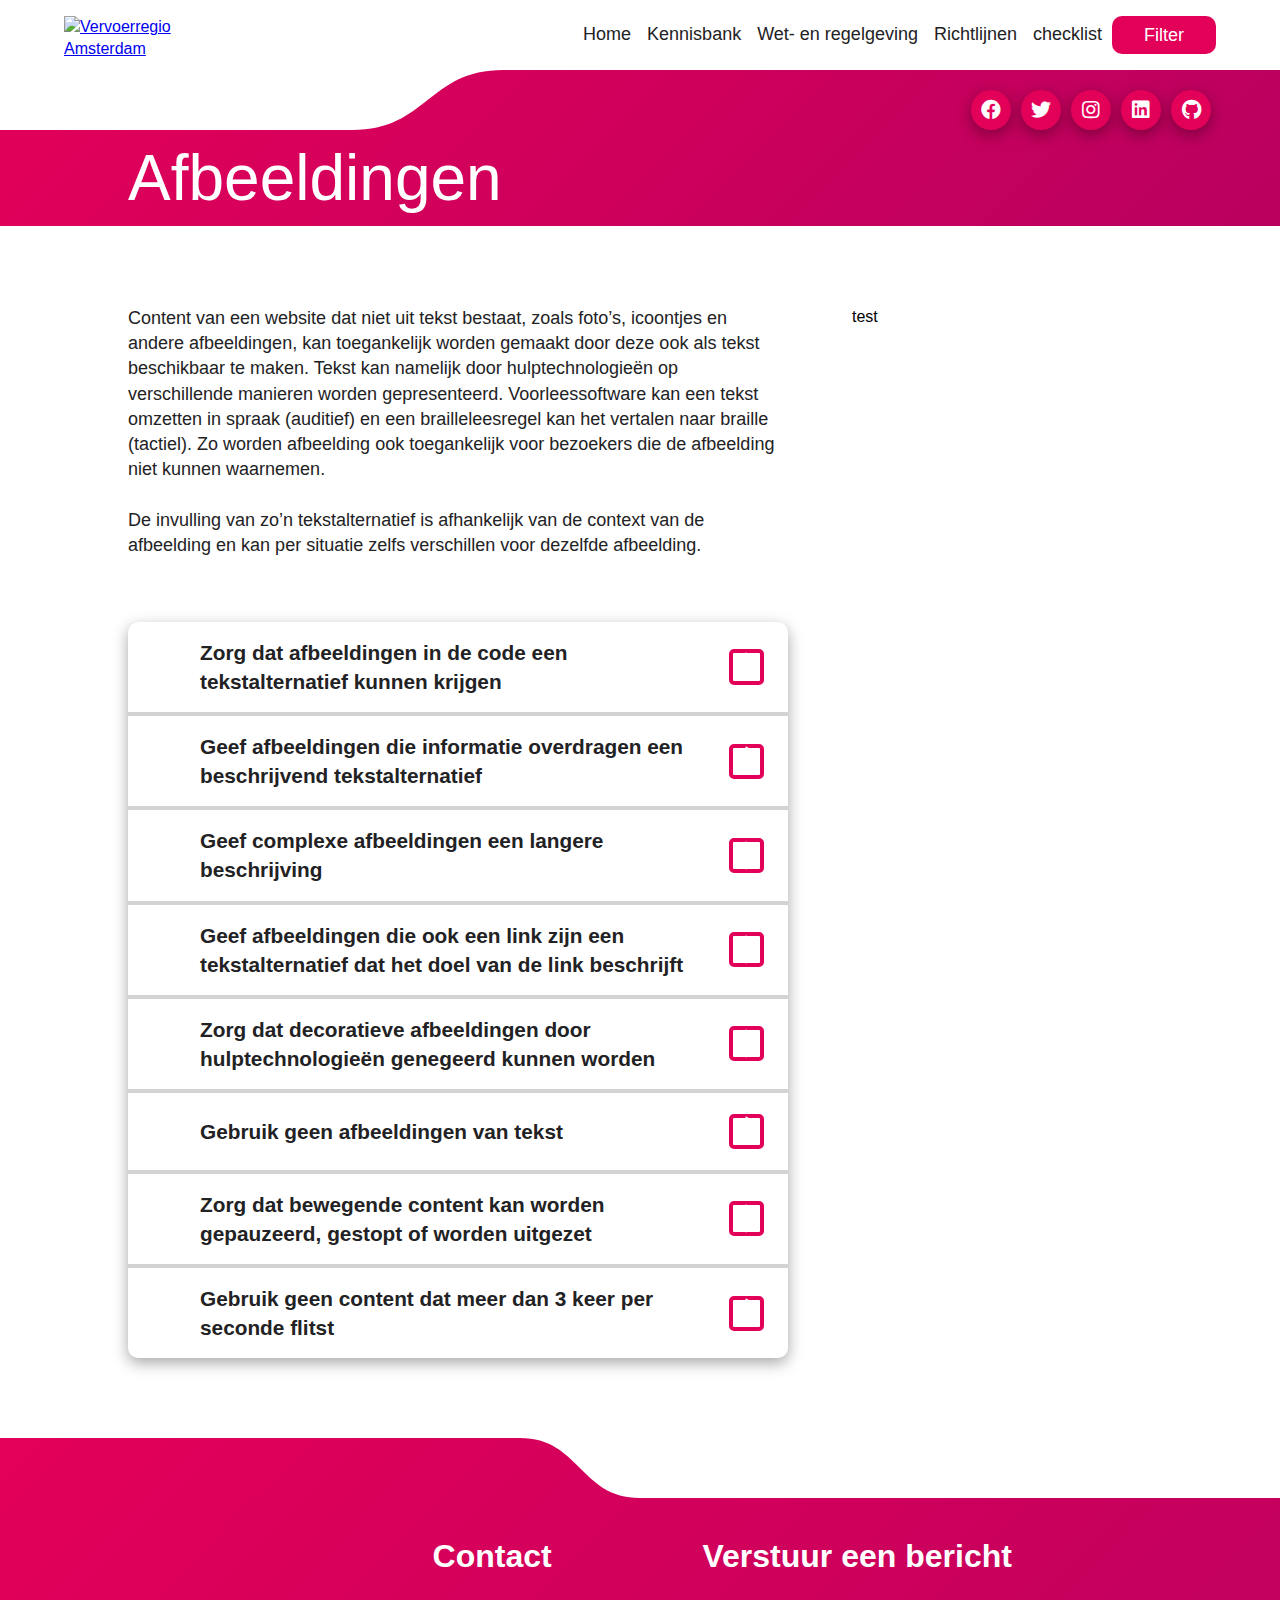
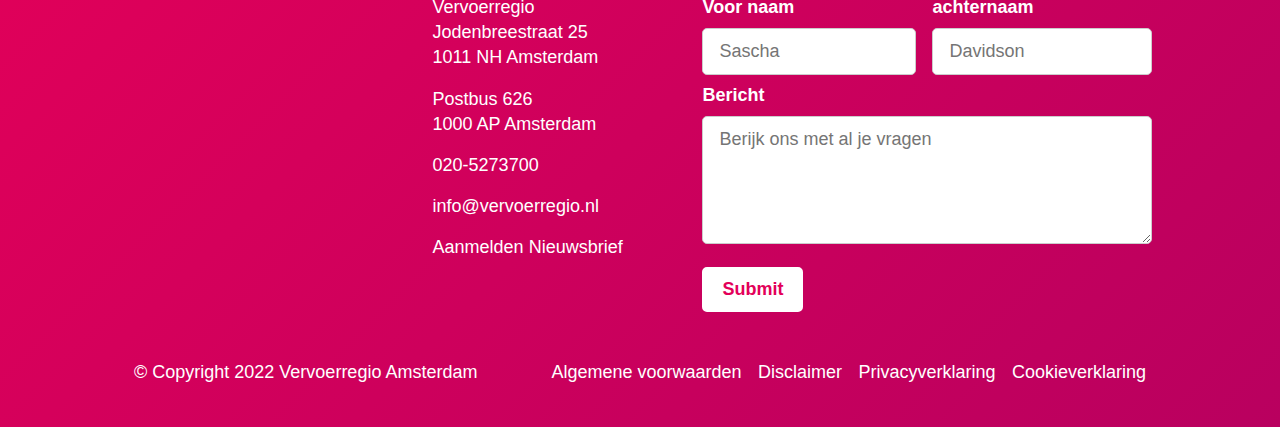
==== commit ea255bab: "verbetering header + added content" ====
--- a/afbeeldingen.html
+++ b/afbeeldingen.html
@@ -14,7 +14,7 @@
   <link rel="stylesheet" href="styles/styles.css">
   <link rel="stylesheet" href="styles/prism.css">
 
-  <title>afbeelding</title>
+  <title>Afbeeldingen</title>
   <link rel="icon" type="image/png" href="assets/va-favicon.svg" />
 </head>
 
@@ -25,6 +25,7 @@
       <div class="site-identity">
         <a href="index.html">
           <img src="assets/vervoerregio-logo.svg" alt="Vervoerregio Amsterdam">
+
         </a>
       </div>
 
@@ -43,31 +44,33 @@
       <nav>
         <ul class="main-nav">
           <li><a href="index.html">Home</a></li>
-          <li><a href="#">wat gebeurt er</a></li>
-          <li><a href="#">Wat doen wij?</a></li>
-          <li><a href="#">Wie zijn wij?</a></li>
-          <li><a href="#">Wcag Richtlijnen</a></li>
+          <li><a href="kennisbank.html">Kennisbank</a></li>
+          <li><a href="wet-en-regelgeving.html">Wet- en regelgeving</a></li>
+          <li><a href="richtlijnen.html">Richtlijnen</a></li>
+          <li><a href="checklist.html">checklist</a></li>
           <button id="filter">Filter</button>
 
         </ul>
 
       </nav>
-      <dialog id="favDialog">
-        <form>
-          <div class="dialog-content">
-            <label><input type="checkbox" id="mode"> donker moden</label>
-            <label><input type="checkbox" id="mode"> laag / hoog contrast</label>
-  
-            <label><input type="checkbox" id=""> lettergrootte</label>
-            <label><input type="checkbox" id=""> bewegend beeld</label>
-  
-          </div>
-          <button value="cancel">terug</button>
-  
-  
-        </form>
-      </dialog>
+
     </div>
+
+    <dialog id="favDialog">
+      <form>
+        <div class="dialog-content">
+          <label><input type="checkbox" id="mode"> Donker moden</label>
+          <label><input type="checkbox" id=""> Laag / hoog contrast</label>
+
+          <label><input type="checkbox" id=""> Lettergrootte</label>
+          <label><input type="checkbox" id=""> Bewegend beeld</label>
+
+        </div>
+        <button value="cancel">Terug</button>
+
+
+      </form>
+    </dialog>
 
     <section class="vervoerregio-path-box">
       <div class="vervoerregio-path-box-devided">
@@ -102,14 +105,14 @@
           <span>Twitter</span>
         </a>
 
-        <a href="https://www.facebook.com/vervoerregio" class="button">
+        <a href="https://www.instagram.com/vervoerregio/" class="button">
           <div class="icon">
             <i class="fab fa-instagram"></i>
           </div>
           <span>Instagram</span>
         </a>
 
-        <a href="#" class="button">
+        <a href="https://www.linkedin.com/company/vervoerregio-amsterdam/?originalSubdomain=nl" class="button">
           <div class="icon">
             <i class="fab fa-linkedin"></i>
           </div>
@@ -330,7 +333,7 @@
               </p>
 
               <script type="text/plain"
-                class="language-html"><img decoding="async" src="horizontale-lijn.jpg" alt="" /></script>
+                class="language-html"><img decoding="async" src="horizontale-lijn.jpg" alt=""></script>
 
             </section>
           </details>
--- a/styles/styles.css
+++ b/styles/styles.css
@@ -39,6 +39,8 @@
   --b-radius-rounded: 50px;
 
   --c-box-shadow-dark: 0px 5px 15px rgba(0, 0, 0, 0.35);
+
+  --logo: url(../assets/vervoerregio-logo.svg)
 }
 
 [data-theme="dark"] {
@@ -55,6 +57,8 @@
   --c-color-dark-2: #f5f5f5;
 
   --c-box-shadow-dark: 0px 0px 15px rgba(225, 225, 255, 0.35);
+
+  --logo: url(../assets/vervoerregio-logo-white.svg)
 }
 
 ::-webkit-scrollbar {
@@ -103,9 +107,10 @@
   font-weight: 400;
   display: inline-block;
   padding: 1rem 0;
-}
-
-strong {
+  line-height: 1;
+}
+
+h1 strong {
   /* font-size: 2.5rem; */
   font-size: clamp(2.5rem, 8vw, 6rem);
   font-weight: 700;
@@ -119,10 +124,8 @@
 
 h3 {
   /* font-size: 1.3rem; */
-  font-size: clamp(1.3rem, 3vw, 2.5rem);
+  font-size: clamp(1.5rem, 3vw, 2.5rem);
   font-weight: 500;
-  margin-bottom: 1rem;
-  margin-top: 1rem;
 }
 
 h4 {
@@ -136,11 +139,22 @@
   color: var(--c-color-dark);
 }
 
+p strong {
+  font-size: 1.125rem;
+  font-weight: 600;
+  color: var(--c-color-dark);
+}
+
 @media screen and (min-width: 785px) {
   p{
     font-size: 1.125rem;
-
-  }  
+  }
+
+  p strong {
+    font-size: 1.25rem;
+    font-weight: 600;
+    color: var(--c-color-dark);
+  }
 }
 
 /* Header */
@@ -165,9 +179,12 @@
 }
 
 .site-identity img {
+  content: var(--logo);
   width: 10rem;
   margin-top: 0rem;
 }
+
+
 
 @media screen and (min-width: 785px) {
   header .site-header {
@@ -194,7 +211,7 @@
     flex-wrap: nowrap;
     height: 70px;
     position: relative;
-    gap: none;
+    gap: 0;
   }
 
   .site-identity img {
@@ -241,33 +258,6 @@
 
   .burger-toggle .line3 {
     transform: rotate(45deg) translate(-5px, -6px);
-  }
-
-  .mobile-nav ul li {
-    list-style-type: none;
-  }
-
-  .mobile-nav ul li a {
-    color: var(--c-color-light-solid);
-    text-decoration: none;
-    font-size: 1.125rem;
-    display: block;
-    transition: all 0.3s ease-in-out;
-    padding: 0.3rem 6px;
-    margin: 0.7rem 0;
-  }
-
-  .mobile-nav ul li a:hover,
-  .mobile-nav ul li a:focus {
-    color: var(--c-primary);
-    font-weight: 500;
-  }
-
-  .mobile-nav .social-media-mobile {
-    display: flex;
-    justify-content: space-between;
-    align-items: flex-end;
-    height: 100%;
   }
 
   @keyframes navlinkfade {
@@ -338,6 +328,10 @@
   
 }
 
+header nav .main-nav li .active {
+  color: var(--c-primary);
+}
+
 nav button {
   font-size: 1.125rem;
   transition: all 0.3s ease-in-out;
@@ -397,7 +391,7 @@
   }
 
   header nav .main-nav li a:hover,
-  header nav .main-nav li a:focus {
+  header nav .main-nav li a:focus{
     color: var(--c-primary);
     font-weight: 500;
   }
@@ -433,24 +427,25 @@
   
   width: 90vw;
   max-width: 800px;
-  height: 60vh;
-
-  top: 20vh;
-  min-height: 400px;
-
-  padding: 3rem;
+  height: 80vh;
+
+  top: 10vh;
+  min-height: 550px;
+
+  padding: 1rem;
   background-color: var(--c-background-light);
   border-radius: var(--b-radius-medium);
   border: 5px solid #fff;
 }
 
 dialog::backdrop {
-  background: rgba(0, 0, 0, 0.8);
+  background: rgba(0, 0, 0, 0.7);
 }
 
 dialog form{
   display: flex;
   justify-content: space-between;
+  gap: 0rem;
   flex-direction: column;
   margin: 0 auto;
   height: 100%;
@@ -464,11 +459,16 @@
 
 dialog label{
   color: var(--c-color-dark);
-  font-size: 2.5rem;
+  font-size: 1.5rem;
+  display: flex;
+  flex-direction: column;
+  justify-content: center;
+  gap: .5rem;
+  margin: 0 0 1rem 0;
 }
 
 dialog button {
-  font-size: 2.5rem;
+  font-size: 1.5rem;
   transition: all 0.3s ease-in-out;
   padding: .5rem 2rem;
   border-radius: var(--b-radius-medium);
@@ -477,6 +477,71 @@
   background-color: var(--c-primary);
   margin: 0.7rem 0;
   width: fit-content;
+}
+
+dialog input[type="checkbox"] {
+  position: relative;
+  width: 80px;
+  height: 40px;
+  -webkit-appearance: none;
+  appearance: none;
+  background: var(--c-primary);
+  outline: none;
+  border-radius: 2rem;
+  cursor: pointer;
+  box-shadow: inset 0 0 5px rgb(0 0 0 / 50%);
+}
+
+dialog input[type="checkbox"]::before {
+  content: "";
+  width: 30px;
+  height: 30px;
+  margin: 5px;
+  border-radius: 50%;
+  background: var(--c-color-dark-solid);
+  position: absolute;
+  top: 0;
+  left: 0;
+  transition: 0.5s;
+}
+
+dialog input[type="checkbox"]:checked::before {
+  transform: translateX(calc(100% + 10px));
+  background: var(--c-color-dark-solid);
+}
+
+dialog input[type="checkbox"]:checked {
+  background: var(--c-vervoerregio-green);
+}
+
+@media screen and (min-width: 440px) {
+
+  dialog{
+    height: 60vh;
+    top: 20vh;
+  }
+
+  dialog label{
+    display: block;
+    margin: 1rem 0;
+  }
+}
+
+
+@media screen and (min-width: 785px) {
+
+  dialog{
+  padding: 3rem;
+}
+
+dialog label{
+  font-size: 2.5rem;
+}
+
+dialog button {
+  font-size: 2.5rem;
+
+}
 }
 
 /* hoofd img */
@@ -497,7 +562,7 @@
   color: var(--c-color-light-solid);
   overflow: hidden;
   margin-top: -40px;
-  min-height: 450px;
+  min-height: 600px;
 }
 
 
@@ -597,10 +662,21 @@
   max-width: 800px;
   min-height: 200px;
   height: 100%;
-
   display: flex;
   flex-direction: column;
   justify-content: center;
+}
+
+.header-style .header-style-title div{
+  display: flex;
+  flex-wrap: wrap;
+  margin: 0 0rem;
+  gap: .5rem;
+}
+
+.header-style-title p strong{
+  color: var(--c-color-light-solid);
+
 }
 
 .header-style-image {
@@ -652,7 +728,7 @@
   height: calc(70px - 2rem);
   color: var(--c-color-light-solid);
   background-color: var(--c-primary);
-  margin: 2rem .5rem;
+  margin: 1rem 0 0 0;
   width: fit-content;
 }
 
@@ -731,6 +807,10 @@
   .header-style-content-3 {
     padding-top: 60px;
   }
+
+  .header-style button {
+  margin: 1rem 0 1rem 0;
+}
 }
 
 @media screen and (min-width: 1190px) {
@@ -962,6 +1042,7 @@
 
 .content-richtlinen {
   display: flex;
+  flex-direction: column;
   justify-content: space-between;
   gap: var(--large-gap);
   padding-top: 5rem;
@@ -969,12 +1050,34 @@
 
 .progresion {
   width: 100%;
-  max-width: 400px;
+}
+
+@media screen and (min-width: 1200px) {
+  .progresion {
+    width: 100%;
+    max-width: 300px;
+  }
+
+  .content-richtlinen {
+    flex-direction: row;
+
+  }
 }
 
 .title {
   padding: 5rem 0 2rem 0;
 }
+
+.title-content{
+display: flex;
+flex-direction: column;
+gap: 2rem;
+margin-bottom: 5rem;
+}
+
+.title-content div{
+width: 100%;
+  }
 
 .informatie {
   display: flex;
@@ -1013,6 +1116,7 @@
 
 .informatie-box img {
   width: 100%;
+  aspect-ratio: 1/1;
 }
 
 .title-afbeeldingen {
@@ -1060,6 +1164,10 @@
   width: 100%;
 }
 
+.checklist-box .checklist-box-content{
+  max-width: 800px;
+}
+
 .intro,
 .ankerpoint {
   margin-bottom: 3rem;
@@ -1097,12 +1205,35 @@
   color: var(--c-primary);
 }
 
+main ul,
+main ol{
+  font-size: 1rem;
+  color: var(--c-color-dark);
+  list-style-position: inside;
+}
+
+
+
 @media screen and (min-width: 785px) {
   main{
     margin: 0rem 10%;
 
   }
-}
+
+  .title-content{
+    display: flex;
+    flex-direction: row;
+    margin-bottom: 5rem;
+    }
+
+    main ul,
+    main ol{
+      font-size: 1.125rem;
+    }
+
+}
+
+
 
 @media screen and (min-width: 450px) {
 
@@ -1116,20 +1247,29 @@
     min-width: 250px;
   }
 
-  .informatie-box img {
-    height: 200px;
-  }
 }
 
 @media screen and (min-width: 1500px) {
-  .informatie-box img {
-    height: 300px;
-  }
-}
-
-@media screen and (min-width: 1190px) {
+
+}
+
+@media screen and (min-width: 1000px) {
   .checklist-box {
     flex-wrap: nowrap;
+  }
+
+  .checklist-box img {
+   aspect-ratio: 1/1;
+  }
+}
+
+@media screen and (min-width: 1400px) {
+  .checklist-box {
+    flex-wrap: nowrap;
+  }
+
+  .checklist-box img {
+   aspect-ratio: 2/1;
   }
 }
 
@@ -1147,7 +1287,7 @@
 }
 
 details h3 {
-  font-size: 1.3rem;
+  font-size: 1rem;
   font-weight: 600;
   color: var(--c-color-dark);
 }
@@ -1161,8 +1301,8 @@
 }
 
 details h4 {
-  font-size: 1.3rem;
-  font-weight: 500;
+  font-size: 1rem;
+  font-weight: 600;
   color: var(--c-color-dark);
 }
 
@@ -1172,6 +1312,10 @@
 
 details[open] h4 {
   color: var(--c-color-dark);
+}
+
+details::marker{
+  display: none;
 }
 
 .content-richtlinen details {
@@ -1185,14 +1329,14 @@
 details > summary {
   background: none;
   color: var(--c-color-light);
-  padding: 1rem 2rem;
+  padding: 1rem 1.5rem;
 }
 
 details[open] > summary {
   background-color: var(--c-primary);
   color: var(--c-color-light-solid);
   border-radius: var(--b-radius-medium) var(--b-radius-medium) 0 0;
-  padding: 1rem 2rem;
+  padding: 1rem 1.5rem;
   box-shadow: var(--c-box-shadow-dark);
 }
 
@@ -1202,16 +1346,21 @@
 
 .content-richtlinen details summary i.fa-caret-down {
   color: var(--c-primary);
+  display: none;
 }
 
 .content-richtlinen details:hover summary i.fa-caret-down {
   color: var(--c-color-light-solid);
+  display: none;
+
 }
 
 .content-richtlinen details[open] summary i.fa-caret-down {
   transform: rotate(-180deg);
   transition-duration: 0.5s;
   color: var(--c-color-light-solid);
+  display: none;
+
 }
 
 .content-richtlinen summary i.fa-caret-down {
@@ -1223,7 +1372,7 @@
 
 .content-richtlinen summary {
   display: flex;
-  gap: var(--medium-gap);
+  gap: 1.5rem;
   align-items: center;
   cursor: pointer;
 }
@@ -1266,6 +1415,39 @@
   box-shadow: inset 0 0 0 20px var(--c-primary);
 }
 
+@media screen and (min-width: 783px) {
+
+  details h3,
+  details h4 {
+    font-size: 1.3rem;
+
+  }
+
+  .content-richtlinen details summary i.fa-caret-down {
+    color: var(--c-primary);
+    display: block;
+  }
+  
+  .content-richtlinen details:hover summary i.fa-caret-down {
+    color: var(--c-color-light-solid);
+    display: block;
+
+  }
+  
+  .content-richtlinen details[open] summary i.fa-caret-down {
+    transform: rotate(-180deg);
+    transition-duration: 0.5s;
+    color: var(--c-color-light-solid);
+    display: block;
+
+  }
+
+}
+
+@media screen and (min-width: 1000px) {
+
+}
+
 /* details content */
 .detail-list {
   padding: 2rem 4.7rem;
@@ -1289,6 +1471,7 @@
   border: 2px solid #d3d3d3;
   background: #f6f8f9;
   border-radius: var(--b-radius-small);
+  color: var(--c-color-dark-solid);
 }
 
 .detail-button {
--- a/styles/prism.css
+++ b/styles/prism.css
@@ -26,7 +26,6 @@
     position:relative;
     margin:.5em 0;
     overflow:visible;
-    padding:1px;
 }
 
 pre[class*=language-]>code{
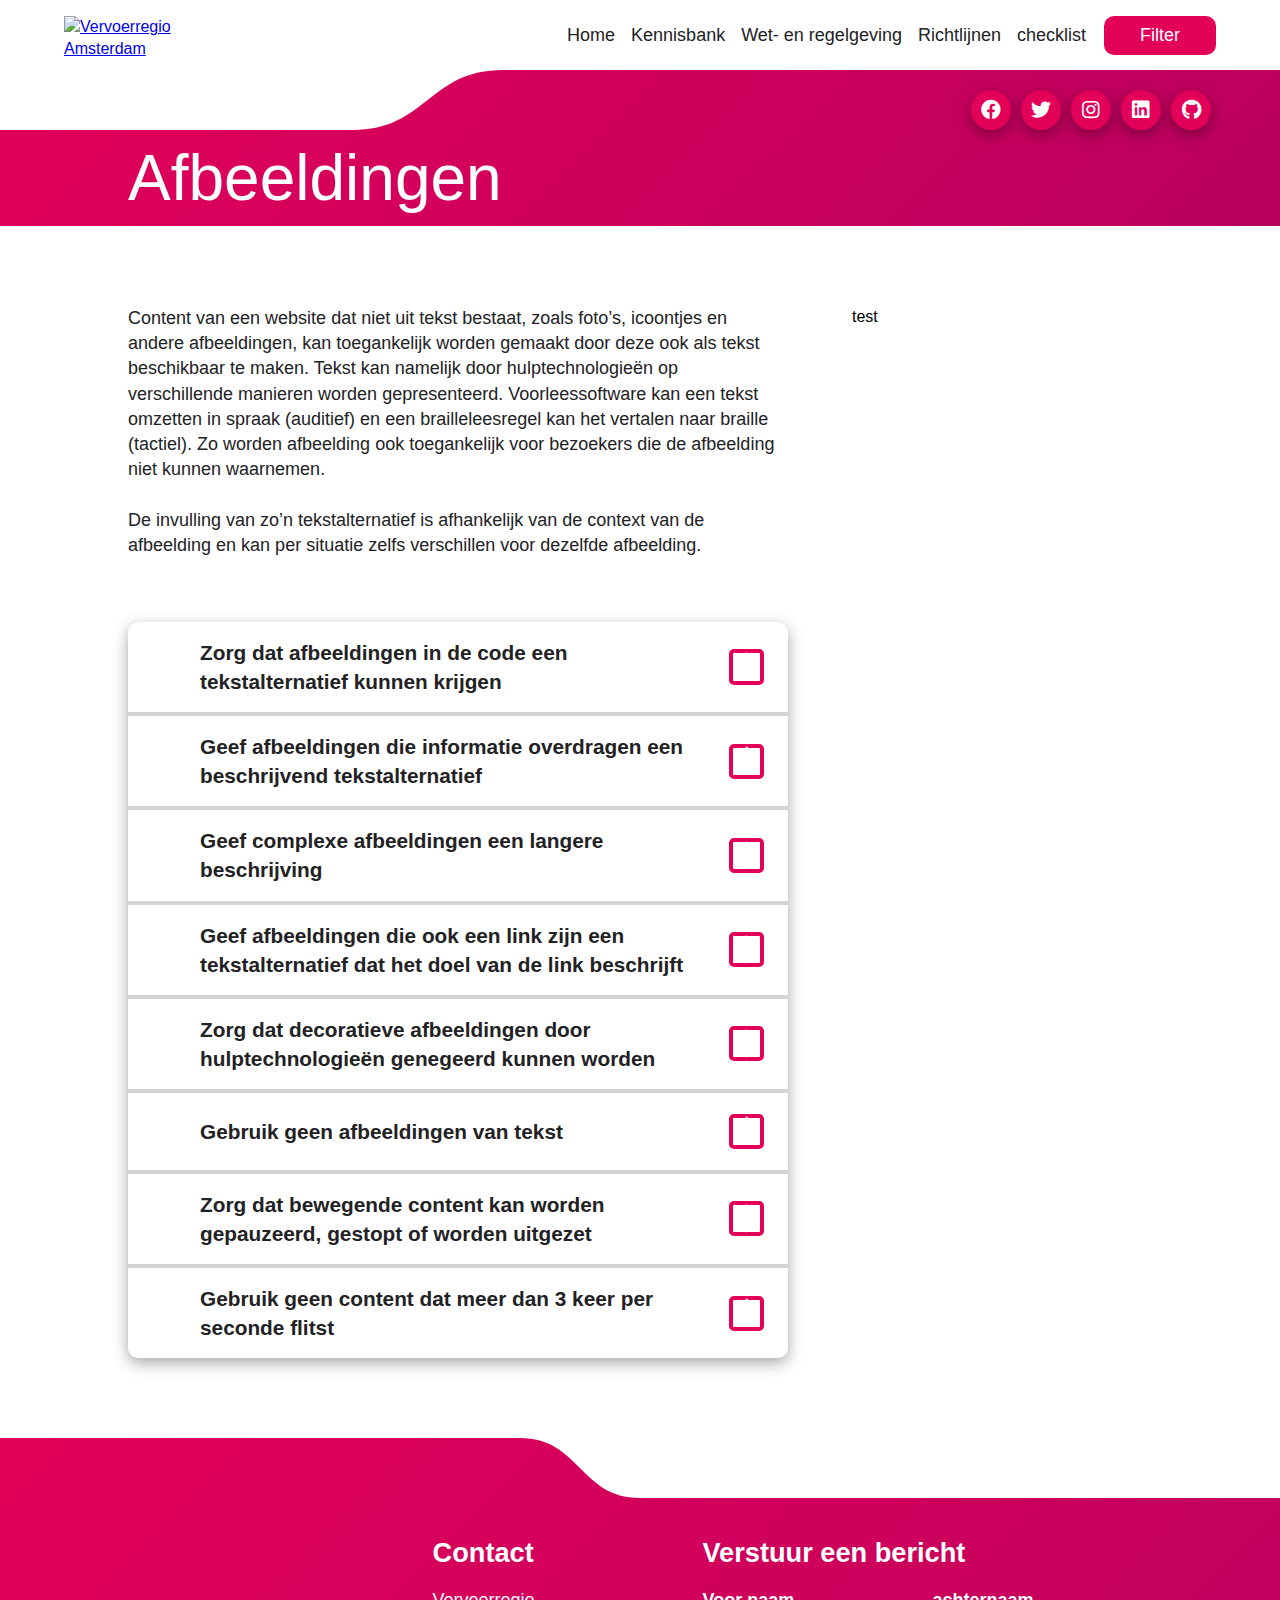
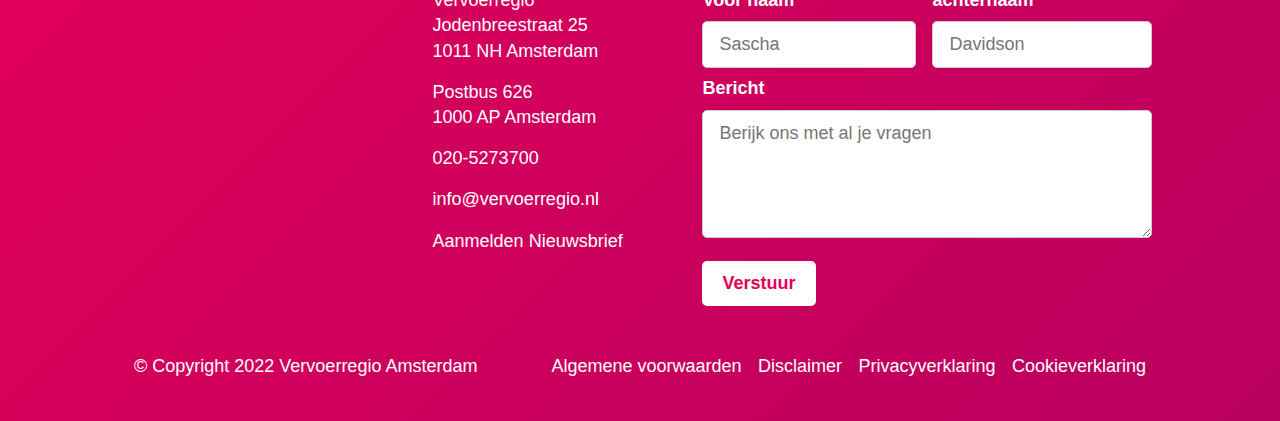
==== commit f8217dbc: "weet niet meer wat mijn veranderingen zijn" ====
--- a/afbeeldingen.html
+++ b/afbeeldingen.html
@@ -8,6 +8,7 @@
   <meta name="description" content="all human accessible website" />
   <meta name="author" content="Sascha Davidson" />
   <meta name="viewport" content="width=device-width, initial-scale=1.0">
+
   <link rel="stylesheet" href="https://cdnjs.cloudflare.com/ajax/libs/font-awesome/5.15.3/css/all.min.css" />
   <script src="https://kit.fontawesome.com/b6f0c431c5.js" crossorigin="anonymous"></script>
 
@@ -441,8 +442,8 @@
             <label>Voor naam<input type="text" id="fname" name="firstname" placeholder="Sascha"></label>
             <label>achternaam<input type="text" id="lname" name="lastname" placeholder="Davidson"></label>
           </div>
-          <label>Bericht</label><textarea placeholder="Berijk ons met al je vragen"></textarea>
-          <input type="submit" value="Submit">
+          <label>Bericht<textarea placeholder="Berijk ons met al je vragen"></textarea></label>
+          <input type="submit" value="Verstuur">
         </form>
       </div>
     </Section>
--- a/styles/styles.css
+++ b/styles/styles.css
@@ -40,7 +40,7 @@
 
   --c-box-shadow-dark: 0px 5px 15px rgba(0, 0, 0, 0.35);
 
-  --logo: url(../assets/vervoerregio-logo.svg)
+  --logo: url(../assets/vervoerregio-logo.svg);
 }
 
 [data-theme="dark"] {
@@ -58,7 +58,7 @@
 
   --c-box-shadow-dark: 0px 0px 15px rgba(225, 225, 255, 0.35);
 
-  --logo: url(../assets/vervoerregio-logo-white.svg)
+  --logo: url(../assets/vervoerregio-logo-white.svg);
 }
 
 ::-webkit-scrollbar {
@@ -124,13 +124,13 @@
 
 h3 {
   /* font-size: 1.3rem; */
-  font-size: clamp(1.5rem, 3vw, 2.5rem);
+  font-size: clamp(1.5rem, 3vw, 2rem);
   font-weight: 500;
 }
 
 h4 {
   /* font-size: 1.8rem; */
-  font-size: clamp(1.5rem, 3vw, 2rem);
+  font-size: clamp(1.5rem, 3vw, 1.7rem);
   font-weight: 600;
 }
 
@@ -146,12 +146,12 @@
 }
 
 @media screen and (min-width: 785px) {
-  p{
+  p {
     font-size: 1.125rem;
   }
 
   p strong {
-    font-size: 1.25rem;
+    font-size: 1.5rem;
     font-weight: 600;
     color: var(--c-color-dark);
   }
@@ -183,8 +183,6 @@
   width: 10rem;
   margin-top: 0rem;
 }
-
-
 
 @media screen and (min-width: 785px) {
   header .site-header {
@@ -325,7 +323,6 @@
   margin: 0.7rem 0;
   width: 100%;
   color: var(--c-color-light-solid);
-  
 }
 
 header nav .main-nav li .active {
@@ -335,14 +332,21 @@
 nav button {
   font-size: 1.125rem;
   transition: all 0.3s ease-in-out;
-  padding: 0 2rem;
+  padding: 0.3rem 2rem;
   border-radius: var(--b-radius-medium);
   border: none;
   height: calc(70px - 2rem);
   color: var(--c-color-light-solid);
-  background-color: var(--c-primary);
-  margin: 0.7rem 0;
-  width: fit-content;
+  background-color: var(--c-primary);  width: fit-content;
+  height: fit-content;
+  border: 4px solid var(--c-primary);
+  cursor: pointer;
+}
+
+nav button:hover {
+  border: 4px solid var(--c-primary);
+  color: var(--c-color-light-solid);
+  background-color: rgba(0, 0, 0, 0.8);
 }
 
 @media screen and (min-width: 785px) {
@@ -391,7 +395,7 @@
   }
 
   header nav .main-nav li a:hover,
-  header nav .main-nav li a:focus{
+  header nav .main-nav li a:focus {
     color: var(--c-primary);
     font-weight: 500;
   }
@@ -401,7 +405,7 @@
   }
 
   nav button {
-    margin: auto 0;
+    margin: auto 0 0 .5rem;
   }
 }
 
@@ -417,14 +421,14 @@
 
 /* dialog */
 
-dialog{
+dialog {
   position: absolute;
   margin-left: auto;
   margin-right: auto;
   border: var(--c-box-shadow-dark);
   left: 0;
   right: 0;
-  
+
   width: 90vw;
   max-width: 800px;
   height: 80vh;
@@ -442,7 +446,7 @@
   background: rgba(0, 0, 0, 0.7);
 }
 
-dialog form{
+dialog form {
   display: flex;
   justify-content: space-between;
   gap: 0rem;
@@ -452,31 +456,41 @@
   width: auto;
 }
 
-dialog form .dialog-content{
+dialog form .dialog-content {
   display: flex;
   flex-direction: column;
 }
 
-dialog label{
+dialog label {
   color: var(--c-color-dark);
   font-size: 1.5rem;
   display: flex;
   flex-direction: column;
   justify-content: center;
-  gap: .5rem;
+  gap: 0.5rem;
   margin: 0 0 1rem 0;
 }
 
 dialog button {
-  font-size: 1.5rem;
+  font-size: 1.125rem;
   transition: all 0.3s ease-in-out;
-  padding: .5rem 2rem;
+  padding: 0.3rem 2rem;
   border-radius: var(--b-radius-medium);
   border: none;
+  height: calc(70px - 2rem);
   color: var(--c-color-light-solid);
   background-color: var(--c-primary);
-  margin: 0.7rem 0;
+  margin: 1rem 0 0 0;
   width: fit-content;
+  height: fit-content;
+  border: 8px solid var(--c-primary);
+  cursor: pointer;
+}
+
+dialog button:hover {
+  border: 8px solid var(--c-primary);
+  color: var(--c-color-light-solid);
+  background-color: rgba(0, 0, 0, 0.8);
 }
 
 dialog input[type="checkbox"] {
@@ -515,33 +529,29 @@
 }
 
 @media screen and (min-width: 440px) {
-
-  dialog{
+  dialog {
     height: 60vh;
     top: 20vh;
   }
 
-  dialog label{
+  dialog label {
     display: block;
     margin: 1rem 0;
   }
 }
 
-
 @media screen and (min-width: 785px) {
-
-  dialog{
-  padding: 3rem;
-}
-
-dialog label{
-  font-size: 2.5rem;
-}
-
-dialog button {
-  font-size: 2.5rem;
-
-}
+  dialog {
+    padding: 3rem;
+  }
+
+  dialog label {
+    font-size: 2.5rem;
+  }
+
+  dialog button {
+    font-size: 2.5rem;
+  }
 }
 
 /* hoofd img */
@@ -550,6 +560,24 @@
   width: 100%;
   height: calc(100vh - 60px);
   height: calc(100svh - 60px);
+  position: relative;
+  z-index: 1;
+  max-height: 1080px;
+  background-image: linear-gradient(rgba(0, 0, 0, 0.5), rgba(0, 0, 0, 0.8)),
+    url("../assets/vervoerregio-amsterdam-header.jpg");
+  background-color: #cccccc;
+  background-repeat: no-repeat;
+  background-position: center;
+  background-size: cover;
+  color: var(--c-color-light-solid);
+  overflow: hidden;
+  margin-top: -40px;
+  min-height: 600px;
+}
+
+.header-style-2 {
+  width: 100%;
+
   position: relative;
   z-index: 1;
   max-height: 1080px;
@@ -562,25 +590,6 @@
   color: var(--c-color-light-solid);
   overflow: hidden;
   margin-top: -40px;
-  min-height: 600px;
-}
-
-
-.header-style-2 {
-  width: 100%;
-
-  position: relative;
-  z-index: 1;
-  max-height: 1080px;
-  background-image: linear-gradient(rgba(0, 0, 0, 0.3), rgba(0, 0, 0, 0.7)),
-    url("../assets/vervoerregio-amsterdam-header.jpg");
-  background-color: #cccccc;
-  background-repeat: no-repeat;
-  background-position: center;
-  background-size: cover;
-  color: var(--c-color-light-solid);
-  overflow: hidden;
-  margin-top: -40px;
 }
 
 .header-style-afbeeldingen {
@@ -667,16 +676,15 @@
   justify-content: center;
 }
 
-.header-style .header-style-title div{
+.header-style .header-style-title div {
   display: flex;
   flex-wrap: wrap;
   margin: 0 0rem;
-  gap: .5rem;
-}
-
-.header-style-title p strong{
-  color: var(--c-color-light-solid);
-
+  gap: 0.5rem;
+}
+
+.header-style-title p strong {
+  color: var(--c-color-light-solid);
 }
 
 .header-style-image {
@@ -722,7 +730,7 @@
 .header-style button {
   font-size: 1.125rem;
   transition: all 0.3s ease-in-out;
-  padding: .5rem 2rem;
+  padding: 0.3rem 2rem;
   border-radius: var(--b-radius-medium);
   border: none;
   height: calc(70px - 2rem);
@@ -730,22 +738,34 @@
   background-color: var(--c-primary);
   margin: 1rem 0 0 0;
   width: fit-content;
+  height: fit-content;
+  border: 4px solid var(--c-primary);
+  cursor: pointer;
+}
+
+.header-style button:hover {
+  border: 4px solid var(--c-primary);
+  color: var(--c-color-light-solid);
+  background-color: rgba(0, 0, 0, 0.5);
+}
+
+.header-style button a{
+  text-decoration: none;
+  color: var(--c-color-light-solid);
+
 }
 
 @media screen and (min-width: 785px) {
-
-  .header-style-content{
+  .header-style-content {
     padding: 0rem 10%;
     padding-top: 60px;
     padding-bottom: 0;
-
-  }
-
-  .header-style-content-2{
+  }
+
+  .header-style-content-2 {
     padding: 0rem 10%;
     padding-top: 60px;
     padding-bottom: 9rem;
-
   }
 
   .vervoerregio-path-box {
@@ -809,8 +829,8 @@
   }
 
   .header-style button {
-  margin: 1rem 0 1rem 0;
-}
+    margin: 1rem 0 1rem 0;
+  }
 }
 
 @media screen and (min-width: 1190px) {
@@ -1060,7 +1080,6 @@
 
   .content-richtlinen {
     flex-direction: row;
-
   }
 }
 
@@ -1068,16 +1087,16 @@
   padding: 5rem 0 2rem 0;
 }
 
-.title-content{
-display: flex;
-flex-direction: column;
-gap: 2rem;
-margin-bottom: 5rem;
-}
-
-.title-content div{
-width: 100%;
-  }
+.title-content {
+  display: flex;
+  flex-direction: column;
+  gap: 2rem;
+  margin-bottom: 5rem;
+}
+
+.title-content div {
+  width: 100%;
+}
 
 .informatie {
   display: flex;
@@ -1164,7 +1183,7 @@
   width: 100%;
 }
 
-.checklist-box .checklist-box-content{
+.checklist-box .checklist-box-content {
   max-width: 800px;
 }
 
@@ -1206,37 +1225,30 @@
 }
 
 main ul,
-main ol{
+main ol {
   font-size: 1rem;
   color: var(--c-color-dark);
   list-style-position: inside;
 }
 
-
-
 @media screen and (min-width: 785px) {
-  main{
+  main {
     margin: 0rem 10%;
-
-  }
-
-  .title-content{
+  }
+
+  .title-content {
     display: flex;
     flex-direction: row;
     margin-bottom: 5rem;
-    }
-
-    main ul,
-    main ol{
-      font-size: 1.125rem;
-    }
-
-}
-
-
+  }
+
+  main ul,
+  main ol {
+    font-size: 1.125rem;
+  }
+}
 
 @media screen and (min-width: 450px) {
-
   .informatie {
     flex-wrap: nowrap;
     overflow: auto;
@@ -1246,11 +1258,9 @@
   .informatie-box {
     min-width: 250px;
   }
-
 }
 
 @media screen and (min-width: 1500px) {
-
 }
 
 @media screen and (min-width: 1000px) {
@@ -1259,7 +1269,7 @@
   }
 
   .checklist-box img {
-   aspect-ratio: 1/1;
+    aspect-ratio: 1/1;
   }
 }
 
@@ -1269,7 +1279,7 @@
   }
 
   .checklist-box img {
-   aspect-ratio: 2/1;
+    aspect-ratio: 2/1;
   }
 }
 
@@ -1314,7 +1324,7 @@
   color: var(--c-color-dark);
 }
 
-details::marker{
+details::marker {
   display: none;
 }
 
@@ -1352,7 +1362,6 @@
 .content-richtlinen details:hover summary i.fa-caret-down {
   color: var(--c-color-light-solid);
   display: none;
-
 }
 
 .content-richtlinen details[open] summary i.fa-caret-down {
@@ -1360,7 +1369,6 @@
   transition-duration: 0.5s;
   color: var(--c-color-light-solid);
   display: none;
-
 }
 
 .content-richtlinen summary i.fa-caret-down {
@@ -1416,36 +1424,30 @@
 }
 
 @media screen and (min-width: 783px) {
-
   details h3,
   details h4 {
     font-size: 1.3rem;
-
   }
 
   .content-richtlinen details summary i.fa-caret-down {
     color: var(--c-primary);
     display: block;
   }
-  
+
   .content-richtlinen details:hover summary i.fa-caret-down {
     color: var(--c-color-light-solid);
     display: block;
-
-  }
-  
+  }
+
   .content-richtlinen details[open] summary i.fa-caret-down {
     transform: rotate(-180deg);
     transition-duration: 0.5s;
     color: var(--c-color-light-solid);
     display: block;
-
-  }
-
+  }
 }
 
 @media screen and (min-width: 1000px) {
-
 }
 
 /* details content */
@@ -1624,13 +1626,13 @@
   font-weight: 600;
   text-align: left;
   border: 4px solid var(--c-color-light-solid);
-  transition: 0.5s;
+  transition: all 0.3s ease-in-out;
 }
 
 .footer-bericht input[type="submit"]:hover {
   border: 4px solid var(--c-color-light-solid);
   color: var(--c-color-light-solid);
-  background-color: transparent;
+  background-color: rgba(0, 0, 0, 0.8);
 }
 
 .sub-footer {
@@ -1642,7 +1644,7 @@
 
 .sub-footer p {
   padding-bottom: 1rem;
-  color: var(--c-color-light-solid);
+  color: var(--c-p);
   padding: 0.5rem 6px;
 }
 
